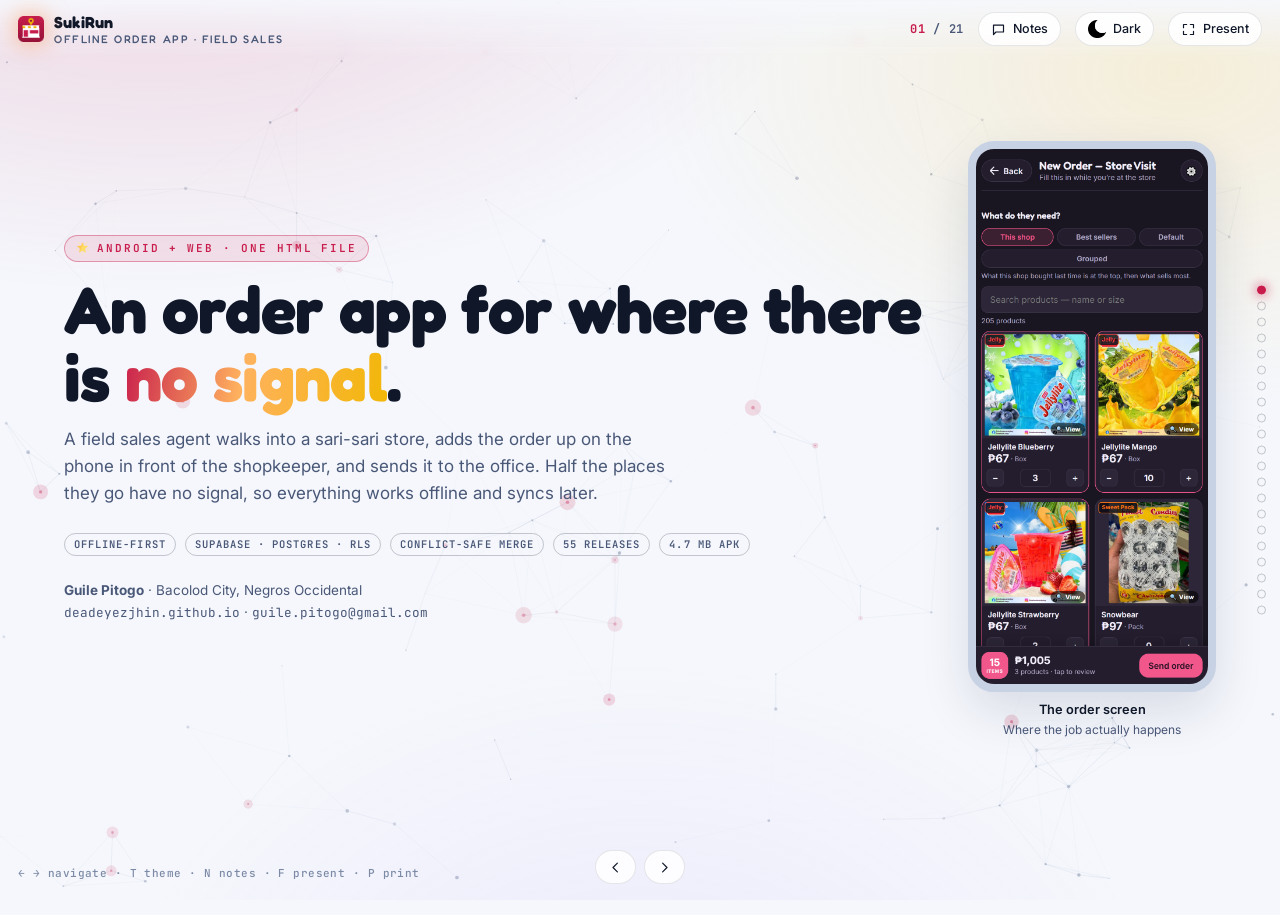
==== index.html @ 23a8e272 "SukiRun presentation — 21 slides, screenshots from the running app" ====
<!DOCTYPE html>
<html lang="en" data-theme="dark">
<head>
<meta charset="utf-8">
<meta name="viewport" content="width=device-width, initial-scale=1">
<title>SukiRun — an order app for where there is no signal</title>
<meta name="description" content="An offline-first order-taking app for field sales agents: one HTML file, five roles, Postgres row-level security, conflict-safe sync and a signed Android build. Portfolio presentation by Guile Pitogo.">
<link rel="icon" href="assets/suki-icon.png">
<link rel="preconnect" href="https://fonts.googleapis.com">
<link rel="preconnect" href="https://fonts.gstatic.com" crossorigin>
<link href="https://fonts.googleapis.com/css2?family=Inter:wght@300;400;500;600;700;800&family=Fredoka:wght@400;500;600;700&family=JetBrains+Mono:wght@400;600&display=swap" rel="stylesheet">
<link rel="stylesheet" href="deck.css?v=4">
</head>
<body>

<canvas id="stars"></canvas>
<div class="bg-wash"></div>
<div class="progress" id="prog"></div>

<header class="topbar">
  <div class="brand">
    <img src="assets/suki-icon.png" alt="">
    <div>SukiRun<small>Offline order app · field sales</small></div>
  </div>
  <div class="spacer"></div>
  <span class="counter" id="counter"><b>01</b> / 21</span>
  <button class="btn" id="notesBtn" title="Toggle speaker notes (N)">
    <svg viewBox="0 0 24 24"><path d="M4 5h16v11H8l-4 4z"/></svg><span>Notes</span>
  </button>
  <button class="btn" id="themeBtn" title="Toggle light / dark (T)">
    <img class="icn tint" id="themeIcon" src="assets/sun.png" alt=""><span id="themeLabel">Light</span>
  </button>
  <button class="btn" id="fsBtn" title="Fullscreen (F)">
    <svg viewBox="0 0 24 24"><path d="M4 9V4h5M20 9V4h-5M4 15v5h5M20 15v5h-5"/></svg><span>Present</span>
  </button>
</header>

<nav class="rail" id="rail"></nav>

<div class="navarrows">
  <button class="btn" id="prevBtn"><svg viewBox="0 0 24 24"><path d="M15 5l-7 7 7 7"/></svg></button>
  <button class="btn" id="nextBtn"><svg viewBox="0 0 24 24"><path d="M9 5l7 7-7 7"/></svg></button>
</div>
<div class="hint">← → navigate · T theme · N notes · F present · P print</div>

<main class="deck" id="deck">

<!-- ═══════════ 01 · COVER ═══════════ -->
<section class="slide" data-title="Cover">
  <div class="wrap appsplit">
    <div>
      <span class="eyebrow"><img class="icn tint" style="width:13px;height:13px" src="assets/star.png" alt="">Android + Web · one HTML file</span>
      <h1>An order app for where there is <span class="grad">no signal</span>.</h1>
      <p class="sub" style="max-width:56ch">A field sales agent walks into a sari-sari store, adds the order up on the phone in front of the shopkeeper, and sends it to the office. Half the places they go have no signal, so everything works offline and syncs later.</p>
      <div class="cover-badges">
        <span class="pill">Offline-first</span>
        <span class="pill">Supabase · Postgres · RLS</span>
        <span class="pill">Conflict-safe merge</span>
        <span class="pill">55 releases</span>
        <span class="pill">4.7 MB APK</span>
      </div>
      <p class="sub" style="margin-top:24px;font-size:13.5px">
        <b>Guile Pitogo</b> · Bacolod City, Negros Occidental<br>
        <span class="mono">deadeyezjhin.github.io</span> · <span class="mono">guile.pitogo@gmail.com</span>
      </p>
    </div>
    <div class="shot">
      <div class="frame todo" data-shot="cover.png">assets/screens/<br>cover.png</div>
      <div class="cap"><b>The order screen</b>Where the job actually happens</div>
    </div>
  </div>
  <div class="speaker"><b>Speaker</b>Open on the problem, not the stack. The app is a calculator you can hand to a shopkeeper — everything technical exists to keep that one moment honest.</div>
</section>

<!-- ═══════════ 02 · AGENDA ═══════════ -->
<section class="slide" data-title="Agenda">
  <div class="wrap">
    <span class="eyebrow">What this covers</span>
    <h2>Twenty-one slides, three questions</h2>
    <p class="sub">What the work looked like before · what the app does about it · what it took to build.</p>
    <div class="grid g3">
      <div class="card"><div class="cardhead"><img class="icn mono" src="assets/info.png" alt=""><h3>The problem</h3></div>
        <ul class="clean">
          <li>Orders read off a phone and retyped by hand</li>
          <li>No signal in half the shops</li>
          <li>The total worked out twice, by two people</li>
        </ul></div>
      <div class="card"><div class="cardhead"><img class="icn mono" src="assets/lightning.png" alt=""><h3>The app, screen by screen</h3></div>
        <ul class="clean">
          <li>Taking an order, start to finish</li>
          <li>The paste that goes in the group chat</li>
          <li>Shops, the map, the day, the office</li>
        </ul></div>
      <div class="card"><div class="cardhead"><img class="icn mono" src="assets/gear.png" alt=""><h3>The engineering</h3></div>
        <ul class="clean">
          <li>Offline-first sync and conflict merge</li>
          <li>Roles enforced in the database, not the screen</li>
          <li>One HTML file to a signed APK</li>
          <li>What I chose <b>not</b> to build</li>
        </ul></div>
    </div>
  </div>
</section>

<!-- ═══════════ 03 · THE PROBLEM ═══════════ -->
<section class="slide" data-title="The problem">
  <div class="wrap">
    <span class="eyebrow">Before</span>
    <h2>The order was typed out <span class="grad">three times</span></h2>
    <p class="sub">A distributor in Bacolod City. Field agents visit sari-sari stores and take orders for noodles and confectionery.</p>
    <div class="grid g3">
      <div class="card"><div class="cardhead"><img class="icn mono" src="assets/cross.png" alt=""><h3>In the shop</h3></div>
        <p class="sub" style="margin:0">Items written in a notebook, the total worked out on a phone calculator. If the shopkeeper changed their mind, the whole column was added up again.</p></div>
      <div class="card"><div class="cardhead"><img class="icn mono" src="assets/cross.png" alt=""><h3>In the group chat</h3></div>
        <p class="sub" style="margin:0">The same order typed into Messenger, numbered by hand — <span class="mono">1. …</span>, <span class="mono">2. …</span> — while standing in the street.</p></div>
      <div class="card"><div class="cardhead"><img class="icn mono" src="assets/cross.png" alt=""><h3>At the warehouse</h3></div>
        <p class="sub" style="margin:0">Read off Messenger and retyped again to be picked and packed. Three chances for a number to change on the way.</p></div>
    </div>
    <div class="note" style="margin-top:16px">
      <b>The lesson that generalises:</b> anything that makes somebody redo work by hand is worth killing. That is the whole brief.
    </div>
  </div>
  <div class="speaker"><b>Speaker</b>Do not oversell this. The app did not replace a system — there was no system. It replaced a notebook and a calculator.</div>
</section>

<!-- ═══════════ 04 · WHAT IT IS ═══════════ -->
<section class="slide" data-title="What it is">
  <div class="wrap appsplit">
    <div>
      <span class="eyebrow">Shape of the thing</span>
      <h2>One HTML file, two runtimes, five roles</h2>
      <div class="grid g2" style="margin-top:14px">
        <div class="card"><div class="cardhead"><img class="icn mono" src="assets/layer-up.png" alt=""><h3>One file, two runtimes</h3></div>
          <ul class="clean">
            <li>Markup, styles, logic and product photographs inlined into a single HTML document by a Python build script</li>
            <li>No framework, no bundler, no runtime dependency</li>
            <li><b>Android</b> — that file in a WebView wrapper, signed, 4.7 MB</li>
            <li><b>Browser</b> — the office opens the same build on a desktop</li>
          </ul></div>
        <div class="card"><div class="cardhead"><img class="icn mono" src="assets/crown.png" alt=""><h3>Five roles, one account</h3></div>
          <ul class="clean">
            <li>Field Agent — visits shops, takes orders</li>
            <li>Store owner — orders directly</li>
            <li>Admin / Secretary — reviews, calls, confirms</li>
            <li>Warehouse — products, prices, pictures</li>
            <li>Delivery — packs and delivers</li>
          </ul></div>
      </div>
    </div>
    <div class="shot">
      <div class="frame todo" data-shot="roles.png">assets/screens/<br>roles.png</div>
      <div class="cap"><b>The door</b>What the account is allowed to be</div>
    </div>
  </div>
</section>

<!-- ═══════════ 05 · PICK THE PRODUCTS ═══════════ -->
<section class="slide" data-title="Pick the products">
  <div class="wrap appsplit">
    <div>
      <span class="eyebrow">Step one</span>
      <h2>Pick the products</h2>
      <p class="sub" style="max-width:60ch">Two hundred products, a photograph on every card, and a running total that never leaves the bottom of the screen. The phone is often in the shopkeeper's hands, so the grid has to be readable by someone who has never seen the app.</p>
      <ul class="clean" style="margin-top:6px">
        <li><b>This shop</b> puts what they bought last time at the top — then <b>Best sellers</b>, <b>Grouped</b>, <b>Default</b>, and a search box.</li>
        <li>Type a quantity or tap <span class="mono">−</span> / <span class="mono">+</span>. A redraw never steals the keyboard mid-entry.</li>
        <li>The form is <b>blank every time</b>. Nothing carries over from the last shop, because a shopkeeper must never see another shop's order.</li>
        <li>A price the office changes while the form is open updates the card <b>and</b> says so at the top. Typed quantities survive.</li>
      </ul>
    </div>
    <div class="shot">
      <div class="frame todo" data-shot="order-form.png">assets/screens/<br>order-form.png</div>
      <div class="cap"><b>New Order — Store Visit</b>Photo grid, typed quantities</div>
    </div>
  </div>
  <div class="speaker"><b>Speaker</b>Anyone can add a cart to a page. The interesting work is what happens when the data moves while a stranger is holding the phone.</div>
</section>

<!-- ═══════════ 06 · THE BASKET ═══════════ -->
<section class="slide" data-title="The basket">
  <div class="wrap appsplit">
    <div>
      <span class="eyebrow">Step two</span>
      <h2>Check the basket</h2>
      <p class="sub" style="max-width:60ch">The running-total bar opens the basket. Every line is editable without leaving it, and each line carries its own unit.</p>
      <ul class="clean" style="margin-top:6px">
        <li><b>Sold as</b> — the same product by piece, pack, box or case. The unit and the price are frozen onto the line, so a price list rewritten next month cannot rewrite what a shopkeeper agreed to today.</li>
        <li>Quantities change in place; only the numbers refresh, so the list never jumps under a thumb.</li>
        <li>Three ways out: <b>Send order to office</b>, <b>Keep adding</b>, or <b>Copy order summary</b> — with the paste number beside it.</li>
      </ul>
    </div>
    <div class="shot">
      <div class="frame todo" data-shot="cart.png">assets/screens/<br>cart.png</div>
      <div class="cap"><b>Your order</b>Every line editable, each with its own unit</div>
    </div>
  </div>
</section>

<!-- ═══════════ 07 · SEND OR COPY ═══════════ -->
<section class="slide" data-title="Send or copy">
  <div class="wrap appsplit">
    <div>
      <span class="eyebrow">Step three</span>
      <h2>Send it, or copy it, or both</h2>
      <p class="sub" style="max-width:60ch">The summary, then the shop's details, then the way out. The order comes first and the paperwork comes after — the form used to open on five empty boxes, with the thing you are actually doing underneath them.</p>
      <ul class="clean" style="margin-top:6px">
        <li><b>Send order to office</b> writes it locally first and queues it. A dead zone never costs an order.</li>
        <li>Send with a detail missing and the form glides down and puts that box in the middle of the screen, instead of jumping.</li>
        <li><b>Nothing is silent.</b> Walk away half-done and an amber card follows you onto every screen, naming the shop, until you send it, clear it, or throw it away.</li>
      </ul>
    </div>
    <div class="shot">
      <div class="frame todo" data-shot="summary.png">assets/screens/<br>summary.png</div>
      <div class="cap"><b>Order summary</b>Then the shop details, then out</div>
    </div>
  </div>
</section>

<!-- ═══════════ 08 · THE PASTE ═══════════ -->
<section class="slide" data-title="The paste">
  <div class="wrap">
    <span class="eyebrow">The feature that gets used most</span>
    <h2>The paste <span class="grad">is</span> the product</h2>
    <p class="sub">What actually leaves the app is a Messenger message. Some agents never press Send at all — they add the order up, copy it, paste it in the group chat, and that was the visit. So the copied text is a designed artefact, not a debug dump.</p>
    <div class="grid g2">
      <div class="card">
        <div class="cardhead"><img class="icn mono" src="assets/star.png" alt=""><h3>What Copy summary produces</h3></div>
<pre class="mono" style="margin:0;font-size:12.4px;line-height:1.65;white-space:pre-wrap;color:var(--text)">3. Aling Nena Store
Contact: Nena Santos (09XX XXX XXXX)
Address: Purok 3, Barangay Alijis — beside the chapel

Misua 45g x3 Pack = ₱153
Taochiam 45g x3 Pack = ₱153
Molo Taochiam x10 Pack = ₱240
TOTAL: ₱546</pre>
      </div>
      <div class="card"><div class="cardhead"><img class="icn mono" src="assets/gear.png" alt=""><h3>Three decisions in that block</h3></div>
        <ul class="clean">
          <li><b>No map link.</b> A <span class="mono">maps.google.com</span> URL unfurls in Messenger into a preview card that buries the order it was attached to. Removed after watching it happen.</li>
          <li><b>The leading number.</b> The group chat numbers orders by hand; on a phone that means scrolling the message box back to the top after pasting. The app types it, with a <span class="mono">‹ 3 ›</span> stepper beside the button.</li>
          <li><b>One generator.</b> Every copy, share and report path runs through the same function, so two screens can never drift apart.</li>
        </ul></div>
    </div>
  </div>
  <div class="speaker"><b>Speaker</b>The number is stored on the phone only — never synced, never sent to the office. It is where this phone got to today, not a fact about the order.</div>
</section>

<!-- ═══════════ 09 · OFFLINE ═══════════ -->
<section class="slide" data-title="Offline-first">
  <div class="wrap">
    <span class="eyebrow">The hard part</span>
    <h2>Offline-first, not offline-tolerant</h2>
    <p class="sub">Every write lands on the phone first and is queued. The network is an optimisation, never a precondition.</p>
    <div class="grid g4">
      <div class="card tight"><div class="kpi acc">1</div><div class="lbl">Write hits local storage — the order exists</div></div>
      <div class="card tight"><div class="kpi acc">2</div><div class="lbl">Queued as dirty, with a badge saying what is waiting</div></div>
      <div class="card tight"><div class="kpi acc">3</div><div class="lbl">Signal returns → push over Supabase RPCs</div></div>
      <div class="card tight"><div class="kpi acc">4</div><div class="lbl">Pull merges what other phones did meanwhile</div></div>
    </div>
    <div class="grid g3" style="margin-top:14px">
      <div class="card"><div class="cardhead"><img class="icn mono" src="assets/padlock.png" alt=""><h3>What is stored where</h3></div>
        <ul class="clean">
          <li><b>localStorage</b> — orders, shops, prices, settings</li>
          <li><b>IndexedDB</b> — photographs and map tiles, because they would blow the 5 MB quota in a week</li>
          <li><b>Supabase Storage</b> — shop pictures that need to reach other phones</li>
        </ul></div>
      <div class="card"><div class="cardhead"><img class="icn mono" src="assets/stopwatch.png" alt=""><h3>What works with no signal</h3></div>
        <ul class="clean">
          <li>The whole catalogue, with photographs</li>
          <li>Taking, editing and copying an order</li>
          <li>The map, from cached tiles</li>
          <li>Nearest shops, from GPS alone</li>
        </ul></div>
      <div class="card"><div class="cardhead"><img class="icn mono" src="assets/warning.png" alt=""><h3>The honest counter</h3></div>
        <p class="sub" style="margin:0">"Waiting to send" counts what is <b>genuinely unsent from this phone</b> — not the queue length. A shop pulled down from the office was being re-queued to push straight back, and the badge read "40 waiting" on a phone with nothing of its own to send.</p></div>
    </div>
  </div>
</section>

<!-- ═══════════ 10 · MERGE ═══════════ -->
<section class="slide" data-title="Merge, not overwrite">
  <div class="wrap">
    <span class="eyebrow">Two phones, one row</span>
    <h2>Per-row merge, not last-write-wins</h2>
    <p class="sub">Four people, four phones, everyone offline at different times. Last-write-wins silently destroys a colleague's work, and nobody finds out until a delivery goes to the wrong address.</p>
    <div class="grid g3">
      <div class="card"><div class="cardhead"><img class="icn mono" src="assets/multi-star.png" alt=""><h3>Field-level rules</h3></div>
        <p class="sub" style="margin:0">A merge decides per field, not per row. The office wins on names, pins and shop details; the phone wins on what it typed. Payments are merged server-side, so two phones recording against one order cannot lose one.</p></div>
      <div class="card"><div class="cardhead"><img class="icn mono" src="assets/encrypted.png" alt=""><h3>Tombstones</h3></div>
        <p class="sub" style="margin:0">A deleted order, shop or product leaves a marker so the deletion actually propagates. A tombstone for something a phone has never seen is still remembered — otherwise the row arrives later and comes back from the dead.</p></div>
      <div class="card"><div class="cardhead"><img class="icn mono" src="assets/defence.png" alt=""><h3>A versioned repair</h3></div>
        <p class="sub" style="margin:0">The merge rules carry a <span class="mono">REPAIR_ID</span>. Change them in a way that could have dropped data and the id is bumped, so a phone that already lost rows re-asks the office <b>once</b> — instead of never asking again.</p></div>
    </div>
    <div class="note" style="margin-top:16px">
      <b>Why it is written down:</b> these people know each other socially. Deleting a friend's real work is worse than a bug.
    </div>
  </div>
  <div class="speaker"><b>Speaker</b>If a recruiter asks one technical question about this project, it will be this slide. Be ready to talk through a concrete conflict.</div>
</section>

<!-- ═══════════ 11 · ROLES AND ACCESS ═══════════ -->
<section class="slide" data-title="Roles and access">
  <div class="wrap appsplit">
    <div>
      <span class="eyebrow">Access</span>
      <h2>Enforced in the database, not the screen</h2>
      <p class="sub" style="max-width:60ch">Every staff phone holds a copy of the company's orders and shops. Hiding a card is not security, so the rules live in Postgres.</p>
      <div class="grid g2" style="margin-top:12px">
        <div class="card"><div class="cardhead"><img class="icn mono" src="assets/padlock.png" alt=""><h3>How</h3></div>
          <ul class="clean">
            <li>Row-level security on <b>all eight tables</b></li>
            <li>Every write goes through a <span class="mono">security definer</span> function — 29 of them; no table is writable directly</li>
            <li>An optional 4-digit PIN on the Admin door</li>
            <li>An on/off switch per person, so a lost phone stops reaching the shared list</li>
          </ul></div>
        <div class="card"><div class="cardhead"><img class="icn mono" src="assets/info.png" alt=""><h3>Who sees what</h3></div>
          <ul class="clean">
            <li><b>Agent</b> — their own orders and their own book of shops</li>
            <li><b>Store owner</b> — their own orders, nothing else</li>
            <li><b>Warehouse</b> — prices, pictures, groups. No Admin.</li>
            <li><b>Admin</b> — everything, including roles</li>
          </ul></div>
      </div>
    </div>
    <div class="shot">
      <div class="frame todo" data-shot="settings.png">assets/screens/<br>settings.png</div>
      <div class="cap"><b>Settings</b>The shared list, the account, the PIN</div>
    </div>
  </div>
</section>

<!-- ═══════════ 12 · THE CATALOGUE ═══════════ -->
<section class="slide" data-title="The catalogue">
  <div class="wrap">
    <span class="eyebrow">Products</span>
    <h2>Two hundred products, and the price you agreed</h2>
    <div class="grid g3">
      <div class="card tight"><div class="kpi acc">200+</div><div class="lbl">Products in the live catalogue</div></div>
      <div class="card tight"><div class="kpi acc">76</div><div class="lbl">With photographs, inside the APK</div></div>
      <div class="card tight"><div class="kpi acc">4</div><div class="lbl">Ways to sell one product: piece · pack · box · case</div></div>
    </div>
    <div class="grid g2" style="margin-top:14px">
      <div class="card"><div class="cardhead"><img class="icn mono" src="assets/fire.png" alt=""><h3>The price is frozen onto the line</h3></div>
        <p class="sub" style="margin:0">The unit and the price travel with the order line, not with the product. The office can rewrite the price list next month and it cannot rewrite what a shopkeeper agreed to today. That is one line of thought and about forty of code, and it is the difference between a catalogue and a record.</p></div>
      <div class="card"><div class="cardhead"><img class="icn mono" src="assets/layer-up.png" alt=""><h3>Keeping it true</h3></div>
        <ul class="clean">
          <li>Prices published from the office and pulled by every phone</li>
          <li>Groups and folders, hidden products, delete and bring back</li>
          <li>A hidden or deleted product already on an unsent order stays, and is marked</li>
          <li>Removals travel to other phones as tombstones</li>
        </ul></div>
    </div>
  </div>
</section>

<!-- ═══════════ 13 · SHOPS ═══════════ -->
<section class="slide" data-title="Shops and visits">
  <div class="wrap appsplit">
    <div>
      <span class="eyebrow">The round</span>
      <h2>Who has gone quiet</h2>
      <p class="sub" style="max-width:60ch">Every shop carries its owner, contact, address, landmark, GPS pin, photograph, order history and running balance. Added on one phone, visible on all of them.</p>
      <ul class="clean" style="margin-top:6px">
        <li><b>Due for a visit</b> — a shop nobody has ordered from, or marked visited, in N days. The threshold is the agent's to set.</li>
        <li>A blue strip for the agent, a count for the office. The reminder belongs to whoever does the walking.</li>
        <li><b>I already visited</b> closes the loop without needing an order — a visit that sold nothing is still a visit.</li>
        <li>Sort A–Z or by <b>Nearest</b>, which works from GPS alone with no signal at all.</li>
      </ul>
    </div>
    <div class="shot">
      <div class="frame todo" data-shot="stores.png">assets/screens/<br>stores.png</div>
      <div class="cap"><b>Stores</b>The round, and who is overdue</div>
    </div>
  </div>
</section>

<!-- ═══════════ 14 · THE MAP ═══════════ -->
<section class="slide" data-title="The map">
  <div class="wrap appsplit">
    <div>
      <span class="eyebrow">Offline</span>
      <h2>A map that still draws with no signal</h2>
      <p class="sub" style="max-width:60ch">MapLibre GL over OpenFreeMap tiles, with the tiles cached into IndexedDB as they are fetched. Once an area has been seen, it keeps working in the dead zones.</p>
      <ul class="clean" style="margin-top:6px">
        <li>Pin a shop from the Stores tab or while taking the order; correct the pin later.</li>
        <li>Overdue shops carry a different pin, so the round can be planned by looking.</li>
        <li>No map link ever goes into the copied order — in Messenger it unfurls into a card that buries the order.</li>
        <li>Nearest-shops is computed from raw GPS, so it answers even when nothing will load.</li>
      </ul>
    </div>
    <div class="shot">
      <div class="frame todo" data-shot="map.png">assets/screens/<br>map.png</div>
      <div class="cap"><b>Stores map</b>Cached tiles, pinned shops</div>
    </div>
  </div>
</section>

<!-- ═══════════ 15 · THE DAY ═══════════ -->
<section class="slide" data-title="The day">
  <div class="wrap appsplit">
    <div>
      <span class="eyebrow">My profile</span>
      <h2>What the day came to</h2>
      <p class="sub" style="max-width:60ch">The count, the money, the month against the target. This is the screen an agent actually checks — and the one that decided several features would never be built.</p>
      <ul class="clean" style="margin-top:6px">
        <li><b>Only orders that were sent count</b>, and the screen says so. A copied-but-unsent order was the visit, but it was not a sale.</li>
        <li>The monthly target is set by the office in Admin → Team, and shown as progress, not as a scolding.</li>
        <li>A one-line strip of the same figures sits halfway down the order form, so the day is visible without leaving the shop.</li>
      </ul>
    </div>
    <div class="shot">
      <div class="frame todo" data-shot="profile.png">assets/screens/<br>profile.png</div>
      <div class="cap"><b>My profile</b>Today, this month, the target</div>
    </div>
  </div>
</section>

<!-- ═══════════ 16 · THE OFFICE ═══════════ -->
<section class="slide" data-title="The office">
  <div class="wrap appsplit wide">
    <div>
      <span class="eyebrow">The other end, on a desktop</span>
      <h2>The office, the warehouse and the van</h2>
      <p class="sub" style="max-width:58ch">The same build, opened in a browser instead of wrapped in an APK. The office IS the warehouse here — Mark as Packed and Mark as Delivered sit on this screen as well as on the delivery phone, through one shared code path.</p>
      <div class="card" style="margin-top:12px"><div class="cardhead"><img class="icn mono" src="assets/gear.png" alt=""><h3>The list</h3></div>
        <p class="sub" style="margin:0">Search, date window, sort and whose-orders — applied <b>before</b> the four figures at the top, so they always describe what is on screen. Status ladder Sent → Confirmed → Packed → Delivered.</p></div>
      <div class="card" style="margin-top:10px"><div class="cardhead"><img class="icn mono" src="assets/defence.png" alt=""><h3>Undo is not cancel</h3></div>
        <p class="sub" style="margin:0">Taking a status back reads the step to return to out of the recorded stamps — not a fixed ladder — and writes itself into the timeline. Nothing rolls back silently.</p></div>
      <div class="card" style="margin-top:10px"><div class="cardhead"><img class="icn mono" src="assets/check.png" alt=""><h3>What changed, not who</h3></div>
        <p class="sub" style="margin:0">Editing an order records <b>what</b> changed. "Somebody edited this" is the least useful half of the answer when the office is about to ring the number on it.</p></div>
    </div>
    <div class="shot wide">
      <div class="frame todo" data-shot="admin-orders.png">assets/screens/<br>admin-orders.png</div>
      <div class="cap"><b>Admin → Orders</b>The office screen, on a desktop</div>
    </div>
  </div>
</section>

<!-- ═══════════ 17 · SHIPPING ═══════════ -->
<section class="slide" data-title="Shipping it">
  <div class="wrap">
    <span class="eyebrow">From source to a phone in a shop</span>
    <h2>Shipping it</h2>
    <div class="grid g4">
      <div class="card tight"><div class="kpi acc">1</div><div class="lbl"><span class="mono">build.py</span> inlines styles, logic and photographs into one HTML file</div></div>
      <div class="card tight"><div class="kpi acc">2</div><div class="lbl"><span class="mono">build_apk.py</span> compiles, dexes, aligns and signs the APK</div></div>
      <div class="card tight"><div class="kpi acc">3</div><div class="lbl"><span class="mono">release.py</span> writes <span class="mono">update.json</span> with the version, size and SHA-256</div></div>
      <div class="card tight"><div class="kpi acc">4</div><div class="lbl">Published to GitHub Releases — the address every phone checks</div></div>
    </div>
    <div class="grid g2" style="margin-top:14px">
      <div class="card"><div class="cardhead"><img class="icn mono" src="assets/badge.png" alt=""><h3>How a phone updates itself</h3></div>
        <p class="sub" style="margin:0">The app reads <span class="mono">update.json</span> from <span class="mono">/releases/latest/download/</span>, compares the version code against its own and offers the download. That URL is baked into the APK once and never changes, because GitHub keeps <span class="mono">latest</span> pointing at the newest release forever.</p></div>
      <div class="card"><div class="cardhead"><img class="icn mono" src="assets/warning.png" alt=""><h3>The rule that had to be learned</h3></div>
        <p class="sub" style="margin:0"><span class="mono">update.json</span> carries one release's notes. A phone that skipped the version before this one is told nothing about it — so when the previous release may not be installed yet, its notes are merged in before uploading. Missed three times before it was written down.</p></div>
    </div>
  </div>
</section>

<!-- ═══════════ 18 · NOT BUILT ═══════════ -->
<section class="slide" data-title="What I did not build">
  <div class="wrap">
    <span class="eyebrow">The slide I am proudest of</span>
    <h2>What I chose <span class="grad">not</span> to build</h2>
    <p class="sub">Every one of these was asked for, or was obviously next. Each was measured against the real data first, and each would have drawn an empty screen.</p>
    <div class="grid g3">
      <div class="card"><div class="cardhead"><img class="icn mono" src="assets/cross.png" alt=""><h3>Killed by the numbers</h3></div>
        <ul class="clean">
          <li>The delivery map</li>
          <li>Money owed, as a screen of its own</li>
          <li>Anything after "packed"</li>
          <li>Reports for the boss</li>
          <li>Undo sending an order</li>
          <li>Discounts and free items</li>
        </ul></div>
      <div class="card"><div class="cardhead"><img class="icn mono" src="assets/info.png" alt=""><h3>Parked with a reason</h3></div>
        <p class="sub" style="margin:0 0 8px"><b>Push notifications.</b> They need Firebase Cloud Messaging plus something server-side to send them. The wrapper has no Firebase and the app has no realtime — measured, not guessed. A phase of its own.</p>
        <p class="sub" style="margin:0">What ships instead: the app checks on open and puts a count on the tab. "3 new."</p></div>
      <div class="card"><div class="cardhead"><img class="icn mono" src="assets/crown.png" alt=""><h3>Why this matters</h3></div>
        <p class="sub" style="margin:0">Four people use this app. A feature that only pays off once everybody is on it does not pay off. Each parked idea is recorded with <b>the number that parked it</b> — not with a shrug — so the argument does not have to be had twice.</p></div>
    </div>
  </div>
  <div class="speaker"><b>Speaker</b>This is the answer to "how do you decide what to build?" — measure first, and write the number down next to the decision.</div>
</section>

<!-- ═══════════ 19 · NUMBERS ═══════════ -->
<section class="slide" data-title="By the numbers">
  <div class="wrap">
    <span class="eyebrow">Measured, not remembered</span>
    <h2>By the numbers</h2>
    <div class="grid g4">
      <div class="card tight"><div class="kpi acc">13,500</div><div class="lbl">Lines of JavaScript · 513 functions</div></div>
      <div class="card tight"><div class="kpi acc">3,900</div><div class="lbl">Lines of PostgreSQL across 24 migrations</div></div>
      <div class="card tight"><div class="kpi acc">8 / 29</div><div class="lbl">Tables and functions · RLS on every table</div></div>
      <div class="card tight"><div class="kpi acc">55</div><div class="lbl">Releases, each one installed by hand</div></div>
    </div>
    <div class="grid g4" style="margin-top:14px">
      <div class="card tight"><div class="kpi">4.7 MB</div><div class="lbl">Signed APK, photographs included</div></div>
      <div class="card tight"><div class="kpi">200+</div><div class="lbl">Products in the catalogue</div></div>
      <div class="card tight"><div class="kpi">0</div><div class="lbl">Frameworks · 0 build step for the app itself</div></div>
      <div class="card tight"><div class="kpi">₱0</div><div class="lbl">Running cost — free tiers throughout</div></div>
    </div>
  </div>
</section>

<!-- ═══════════ 20 · STACK ═══════════ -->
<section class="slide" data-title="Stack">
  <div class="wrap">
    <span class="eyebrow">What it is made of</span>
    <h2>Stack</h2>
    <div class="grid g3">
      <div class="card"><div class="cardhead"><img class="icn mono" src="assets/layer-up.png" alt=""><h3>Front end</h3></div>
        <ul class="clean">
          <li>Vanilla JavaScript — no framework, no bundler</li>
          <li>CSS custom properties, light and dark</li>
          <li>IndexedDB for photographs and map tiles</li>
          <li>MapLibre GL · OpenFreeMap</li>
        </ul></div>
      <div class="card"><div class="cardhead"><img class="icn mono" src="assets/encrypted.png" alt=""><h3>Back end</h3></div>
        <ul class="clean">
          <li>Supabase — Postgres, Auth, Storage</li>
          <li>Row-level security on every table</li>
          <li>29 <span class="mono">security definer</span> functions</li>
          <li>24 hand-written SQL migrations</li>
        </ul></div>
      <div class="card"><div class="cardhead"><img class="icn mono" src="assets/gear.png" alt=""><h3>Build and ship</h3></div>
        <ul class="clean">
          <li>Python build, catalogue and release tooling</li>
          <li>Android WebView wrapper · <span class="mono">aapt2</span> · <span class="mono">d8</span> · <span class="mono">apksigner</span></li>
          <li>Git · GitHub Releases as the update channel</li>
        </ul></div>
    </div>
  </div>
</section>

<!-- ═══════════ 21 · THANK YOU ═══════════ -->
<section class="slide" data-title="Thank you">
  <div class="wrap" style="display:flex;flex-direction:column;justify-content:center;min-height:calc(100vh - 170px)">
    <span class="eyebrow"><img class="icn tint" style="width:13px;height:13px" src="assets/star.png" alt="">SukiRun</span>
    <h1>Built for four people, <span class="grad">properly</span>.</h1>
    <p class="sub" style="max-width:62ch">No framework, no server, no signal required. The interesting constraints were not technical — they were a phone in a stranger's hand and four colleagues who know each other.</p>
    <div class="grid g3" style="margin-top:22px">
      <div class="card"><div class="cardhead"><h3>Guile Pitogo</h3></div>
        <ul class="clean">
          <li>Bacolod City, Negros Occidental</li>
          <li><span class="mono">guile.pitogo@gmail.com</span></li>
          <li><span class="mono">0968 766 7688</span></li>
        </ul></div>
      <div class="card"><div class="cardhead"><h3>More work</h3></div>
        <ul class="clean">
          <li><span class="mono">deadeyezjhin.github.io</span></li>
          <li>Kokoro SRT Studio — browser TTS with word-level captions</li>
          <li>Shindo Thumbnail Maker</li>
        </ul></div>
      <div class="card"><div class="cardhead"><h3>Also</h3></div>
        <ul class="clean">
          <li>Two independent networks, designed and remotely run</li>
          <li>pfSense · OpenWrt · VLANs · FQ-CoDel</li>
          <li>YouTube — 15,000+ subscribers</li>
        </ul></div>
    </div>
    <p class="sub" style="margin-top:18px;font-size:12.5px;color:var(--dim)">
      Screenshots use invented shops and orders. No real customer, shop or total appears in this deck.
    </p>
  </div>
</section>

</main>

<script src="deck.js?v=4"></script>
</body>
</html>
---- deck.css ----
/* ============================================================
   THEME TOKENS
   ============================================================ */
:root{
  --accent:#FF4D7E;          /* SukiRun rose, lifted for the dark theme */
  --accent-2:#F2B705;        /* the app's gold */
  --good:#34D399;
  --bad:#F87171;
  --warn:#FBBF24;
  --violet:#A78BFA;
  --radius:16px;
  --mono:'JetBrains Mono',ui-monospace,SFMono-Regular,Menlo,Consolas,monospace;
  --sans:'Inter',system-ui,-apple-system,'Segoe UI',Roboto,sans-serif;
  --display:'Fredoka','Inter',system-ui,sans-serif;   /* the app's own display face */
}
:root[data-theme="dark"]{
  --bg:#05070f;
  --bg-2:#0a0f1e;
  --panel:rgba(18,24,42,.72);
  --panel-solid:#121828;
  --panel-2:rgba(255,255,255,.04);
  --stroke:rgba(255,255,255,.10);
  --stroke-strong:rgba(255,255,255,.20);
  --text:#E8EEFF;
  --muted:#93A1BF;
  --dim:#5F6E8C;
  --node:#131A2C;
  --node-line:#2A3652;
  --star:#DEE5F3;
  --shadow:0 24px 60px rgba(0,0,0,.55);
  --glow:0 0 0 1px rgba(255,77,126,.25), 0 12px 40px rgba(255,77,126,.10);
}
:root[data-theme="light"]{
  --bg:#F5F7FC;
  --bg-2:#EAEFF9;
  --panel:rgba(255,255,255,.86);
  --panel-solid:#ffffff;
  --panel-2:rgba(15,23,42,.03);
  --stroke:rgba(15,23,42,.10);
  --stroke-strong:rgba(15,23,42,.22);
  --text:#0F1729;
  --muted:#4A5878;
  --dim:#7C8AA6;
  --node:#FFFFFF;
  --node-line:#C7D2E5;
  --star:#5B6B8C;
  --shadow:0 20px 50px rgba(20,32,64,.12);
  --glow:0 0 0 1px rgba(200,29,76,.20), 0 12px 36px rgba(200,29,76,.10);
  --accent:#C81D4C;          /* the app's --primary, exactly */
}
*{box-sizing:border-box}
html,body{height:100%}
body{
  margin:0;background:var(--bg);color:var(--text);font-family:var(--sans);
  overflow:hidden;-webkit-font-smoothing:antialiased;
  transition:background .35s ease,color .35s ease;
}
#stars{position:fixed;inset:0;z-index:0;pointer-events:none}
.bg-wash{
  position:fixed;inset:0;z-index:0;pointer-events:none;
  background:
    radial-gradient(1100px 620px at 12% -10%, color-mix(in srgb,var(--accent) 16%, transparent), transparent 62%),
    radial-gradient(900px 560px at 92% 8%, color-mix(in srgb,var(--accent-2) 14%, transparent), transparent 60%),
    radial-gradient(900px 700px at 50% 120%, color-mix(in srgb,var(--violet) 12%, transparent), transparent 60%);
}

/* ============================================================
   CHROME
   ============================================================ */
.topbar{
  position:fixed;top:0;left:0;right:0;height:58px;z-index:40;
  display:flex;align-items:center;gap:14px;padding:0 18px;
  background:linear-gradient(to bottom,color-mix(in srgb,var(--bg) 92%,transparent),transparent);
  backdrop-filter:blur(6px);
}
.brand{display:flex;align-items:center;gap:10px;font-weight:700;letter-spacing:.2px}
.brand img{width:26px;height:26px;filter:drop-shadow(0 0 12px rgba(255,122,24,.55))}
.brand small{display:block;font-weight:500;font-size:11px;color:var(--muted);letter-spacing:.14em;text-transform:uppercase}
.spacer{flex:1}
.btn{
  display:inline-flex;align-items:center;gap:7px;height:34px;padding:0 12px;
  border:1px solid var(--stroke);border-radius:999px;background:var(--panel);
  color:var(--text);font:500 12.5px/1 var(--sans);cursor:pointer;
  backdrop-filter:blur(10px);transition:.18s;white-space:nowrap;
}
.btn:hover{border-color:var(--accent);color:var(--accent);transform:translateY(-1px)}
.btn svg{width:15px;height:15px;fill:none;stroke:currentColor;stroke-width:1.9;stroke-linecap:round;stroke-linejoin:round}
.counter{font:600 12px/1 var(--mono);color:var(--muted);letter-spacing:.06em}
.counter b{color:var(--accent)}

.progress{position:fixed;top:0;left:0;height:2px;background:linear-gradient(90deg,var(--accent),var(--accent-2));z-index:60;width:0;transition:width .35s cubic-bezier(.2,.9,.2,1)}

/* dot rail */
.rail{position:fixed;right:14px;top:50%;transform:translateY(-50%);z-index:40;display:flex;flex-direction:column;gap:7px}
.rail button{
  width:9px;height:9px;border-radius:50%;border:1px solid var(--stroke-strong);
  background:transparent;cursor:pointer;padding:0;transition:.2s;position:relative;
}
.rail button:hover{border-color:var(--accent);transform:scale(1.35)}
.rail button.on{background:var(--accent);border-color:var(--accent);box-shadow:0 0 12px var(--accent)}
.rail button::after{
  content:attr(data-t);position:absolute;right:18px;top:50%;transform:translateY(-50%) translateX(6px);
  background:var(--panel-solid);border:1px solid var(--stroke);color:var(--text);
  padding:4px 9px;border-radius:8px;font:500 11px var(--sans);white-space:nowrap;opacity:0;pointer-events:none;transition:.18s;
  box-shadow:var(--shadow);
}
.rail button:hover::after{opacity:1;transform:translateY(-50%) translateX(0)}

.navarrows{position:fixed;bottom:16px;left:50%;transform:translateX(-50%);z-index:40;display:flex;gap:8px;align-items:center}
.hint{position:fixed;bottom:20px;left:18px;z-index:40;font:500 11px var(--mono);color:var(--dim);letter-spacing:.04em}

/* ============================================================
   SLIDES
   ============================================================ */
.deck{position:relative;z-index:10;height:100%}
.slide{
  position:absolute;inset:0;padding:74px 5vw 66px;overflow-y:auto;overflow-x:hidden;
  opacity:0;visibility:hidden;transform:translateY(22px) scale(.985);
  transition:opacity .42s ease,transform .42s cubic-bezier(.2,.9,.2,1),visibility .42s;
  scrollbar-width:thin;scrollbar-color:var(--stroke-strong) transparent;
}
.slide::-webkit-scrollbar{width:8px}
.slide::-webkit-scrollbar-thumb{background:var(--stroke-strong);border-radius:9px}
.slide.on{opacity:1;visibility:visible;transform:none}
.wrap{max-width:1280px;margin:0 auto}
.eyebrow{
  display:inline-flex;align-items:center;gap:8px;font:600 11px/1 var(--mono);
  letter-spacing:.18em;text-transform:uppercase;color:var(--accent);
  border:1px solid color-mix(in srgb,var(--accent) 40%,transparent);
  background:color-mix(in srgb,var(--accent) 10%,transparent);
  padding:6px 11px;border-radius:999px;margin-bottom:14px;
}
h1{font-size:clamp(34px,5.4vw,66px);line-height:1.03;margin:0 0 14px;font-weight:800;letter-spacing:-.025em}
h2{font-size:clamp(24px,3.1vw,40px);line-height:1.1;margin:0 0 8px;font-weight:750;letter-spacing:-.02em}
h3{font-size:15.5px;margin:0 0 8px;font-weight:700;letter-spacing:-.01em}
.sub{color:var(--muted);font-size:clamp(13.5px,1.35vw,17px);line-height:1.6;max-width:78ch;margin:0 0 22px}
.grad{background:linear-gradient(100deg,var(--accent),#FFB25E 45%,var(--accent-2));-webkit-background-clip:text;background-clip:text;color:transparent}

.card{
  background:var(--panel);border:1px solid var(--stroke);border-radius:var(--radius);
  padding:16px 18px;backdrop-filter:blur(14px);box-shadow:var(--shadow);
}
.card.tight{padding:13px 14px}
.grid{display:grid;gap:14px}
.g2{grid-template-columns:repeat(2,minmax(0,1fr))}
.g3{grid-template-columns:repeat(3,minmax(0,1fr))}
.g4{grid-template-columns:repeat(4,minmax(0,1fr))}
@media(max-width:1000px){.g3,.g4{grid-template-columns:repeat(2,minmax(0,1fr))}}
@media(max-width:680px){.g2,.g3,.g4{grid-template-columns:1fr}}

.kpi{font:800 clamp(24px,3.4vw,40px)/1 var(--sans);letter-spacing:-.03em}
.kpi.good{color:var(--good)} .kpi.bad{color:var(--bad)} .kpi.acc{color:var(--accent)}
.lbl{font:600 10.5px/1.3 var(--mono);letter-spacing:.14em;text-transform:uppercase;color:var(--dim);margin-top:7px}

ul.clean{margin:0;padding:0;list-style:none}
ul.clean li{position:relative;padding-left:20px;margin:7px 0;font-size:13.6px;line-height:1.55;color:var(--muted)}
ul.clean li::before{content:"";position:absolute;left:3px;top:8px;width:6px;height:6px;border-radius:2px;background:var(--accent);transform:rotate(45deg)}
ul.clean li b,ul.clean li strong{color:var(--text);font-weight:650}
ul.yes li::before{background:var(--good)}
ul.no  li::before{background:var(--bad)}
ul.warn li::before{background:var(--warn)}

.pill{display:inline-flex;align-items:center;gap:6px;font:600 10.5px/1 var(--mono);letter-spacing:.1em;text-transform:uppercase;padding:5px 9px;border-radius:999px;border:1px solid var(--stroke-strong);color:var(--muted)}
.pill.good{color:var(--good);border-color:color-mix(in srgb,var(--good) 45%,transparent);background:color-mix(in srgb,var(--good) 10%,transparent)}
.pill.bad{color:var(--bad);border-color:color-mix(in srgb,var(--bad) 45%,transparent);background:color-mix(in srgb,var(--bad) 10%,transparent)}
.pill.warn{color:var(--warn);border-color:color-mix(in srgb,var(--warn) 45%,transparent);background:color-mix(in srgb,var(--warn) 10%,transparent)}
.pill.acc{color:var(--accent);border-color:color-mix(in srgb,var(--accent) 45%,transparent);background:color-mix(in srgb,var(--accent) 10%,transparent)}

.icn{width:18px;height:18px;object-fit:contain;flex:0 0 auto}
:root[data-theme="dark"] .icn.mono{filter:brightness(0) invert(1) opacity(.86)}
:root[data-theme="light"] .icn.mono{filter:brightness(0) opacity(.72)}
.icn.tint{filter:none}
.cardhead{display:flex;align-items:center;gap:9px;margin-bottom:10px}
.cardhead h3{margin:0}

table{width:100%;border-collapse:collapse;font-size:12.8px}
th,td{text-align:left;padding:9px 11px;border-bottom:1px solid var(--stroke)}
th{font:600 10.5px/1 var(--mono);letter-spacing:.13em;text-transform:uppercase;color:var(--dim);white-space:nowrap}
td{color:var(--muted)}
td b{color:var(--text)}
tbody tr:hover{background:var(--panel-2)}
code,.mono{font-family:var(--mono);font-size:.94em}
.ip{color:var(--accent-2);font-family:var(--mono);font-weight:600}
.tag{font-family:var(--mono);font-weight:600;color:var(--accent)}

.diagram{width:100%;overflow-x:auto}
.diagram svg{display:block;width:100%;height:auto;min-width:560px}

.note{
  margin-top:14px;border-left:3px solid var(--accent);background:var(--panel-2);
  padding:11px 14px;border-radius:0 12px 12px 0;font-size:13px;color:var(--muted);line-height:1.6;
}
.note b{color:var(--text)}
.note.bad{border-left-color:var(--bad)}
.note.good{border-left-color:var(--good)}

.split{display:grid;grid-template-columns:1fr 1fr;gap:16px}
@media(max-width:900px){.split{grid-template-columns:1fr}}
.vs{
  display:flex;align-items:center;justify-content:center;font:800 12px var(--mono);
  letter-spacing:.2em;color:var(--dim);
}

/* simulator */
.simwrap{display:grid;grid-template-columns:1fr 1fr;gap:14px}
@media(max-width:900px){.simwrap{grid-template-columns:1fr}}
.simcard{border-radius:var(--radius);border:1px solid var(--stroke);background:var(--panel);padding:14px;backdrop-filter:blur(14px)}
.simcard.on-bad{border-color:color-mix(in srgb,var(--bad) 38%,transparent)}
.simcard.on-good{border-color:color-mix(in srgb,var(--good) 38%,transparent)}
.simcard canvas{width:100%;height:190px;display:block;border-radius:10px;background:var(--panel-2)}
.readout{display:flex;gap:18px;flex-wrap:wrap;margin-top:10px}
.readout div{min-width:88px}
.readout .v{font:800 22px/1 var(--mono);letter-spacing:-.02em}
.readout .k{font:600 10px/1 var(--mono);letter-spacing:.13em;text-transform:uppercase;color:var(--dim);margin-top:6px}

.legend{display:flex;gap:14px;flex-wrap:wrap;font:500 11.5px var(--sans);color:var(--muted);margin-top:8px}
.legend i{width:11px;height:11px;border-radius:3px;display:inline-block;margin-right:6px;vertical-align:-1px}

.cover-badges{display:flex;gap:9px;flex-wrap:wrap;margin-top:26px}
.cover-art{position:relative}
.orbit{
  width:min(360px,34vw);aspect-ratio:1;border-radius:50%;position:relative;margin-inline:auto;
  background:radial-gradient(circle at 50% 50%, color-mix(in srgb,var(--accent) 22%,transparent), transparent 62%);
}
.orbit .ring{position:absolute;inset:0;border:1px dashed var(--stroke-strong);border-radius:50%;animation:spin 34s linear infinite}
.orbit .ring:nth-child(2){inset:13%;animation-duration:24s;animation-direction:reverse}
.orbit .ring:nth-child(3){inset:27%;animation-duration:17s}
.orbit img.core{position:absolute;inset:0;margin:auto;width:34%;filter:drop-shadow(0 0 26px rgba(255,122,24,.6))}
.orbit .dot{position:absolute;top:-5px;left:calc(50% - 5px);width:10px;height:10px;border-radius:50%;background:var(--accent);box-shadow:0 0 16px var(--accent)}
@keyframes spin{to{transform:rotate(360deg)}}

.speaker{margin-top:16px;display:none;border:1px dashed var(--stroke-strong);border-radius:12px;padding:11px 14px;font-size:12.6px;color:var(--muted);line-height:1.6;background:var(--panel-2)}
body.notes .speaker{display:block}
.speaker b{color:var(--accent);font:600 10.5px var(--mono);letter-spacing:.14em;text-transform:uppercase;display:block;margin-bottom:5px}

.tl{position:relative;padding-left:26px}
.tl::before{content:"";position:absolute;left:7px;top:6px;bottom:6px;width:2px;background:linear-gradient(var(--accent),var(--accent-2))}
.tl .step{position:relative;margin:0 0 16px}
.tl .step::before{content:"";position:absolute;left:-23px;top:5px;width:12px;height:12px;border-radius:50%;background:var(--bg);border:2px solid var(--accent)}
.tl .step h3{margin-bottom:3px}
.tl .step p{margin:0;font-size:13.2px;color:var(--muted);line-height:1.55}

/* ============================================================
   PRINT  →  Ctrl+P gives a full PDF handout
   ============================================================ */
@media print{
  body{overflow:visible;background:#fff;color:#111}
  #stars,.bg-wash,.topbar,.rail,.navarrows,.hint,.progress{display:none!important}
  .deck{height:auto}
  .slide{position:static;opacity:1!important;visibility:visible!important;transform:none!important;
    page-break-after:always;break-after:page;padding:22px 16px;min-height:auto;overflow:visible}
  .card,.simcard{box-shadow:none;background:#fff;border-color:#ccd}
  .speaker{display:block}
}

/* ============================================================
   TRAFFIC FLOW ANIMATION ON DIAGRAM CONNECTORS
   blue dashes travel downstream (ISP -> client)
   orange dashes travel upstream (client -> ISP)
   ============================================================ */
@keyframes flowDown{to{stroke-dashoffset:-40}}
@keyframes flowUp{to{stroke-dashoffset:40}}
.fdn{stroke-dasharray:7 13;stroke-linecap:round;animation:flowDown 1s linear infinite}
.fup{stroke-dasharray:2 18;stroke-linecap:round;animation:flowUp 1.7s linear infinite}
body.flow-off .fdn,body.flow-off .fup{display:none}
body.flow-dn  .fup{display:none}
body.flow-up  .fdn{display:none}
@media (prefers-reduced-motion:reduce){.fdn,.fup{animation:none}}
@media print{.fdn,.fup{animation:none;opacity:.5}}

.flowkey{display:flex;gap:16px;flex-wrap:wrap;align-items:center;margin-top:10px;
  font:500 11.5px var(--sans);color:var(--muted)}
.flowkey i{width:22px;height:0;border-top:3px dashed currentColor;display:inline-block;
  margin-right:7px;vertical-align:3px}
.flowkey .dn{color:var(--accent-2)}
.flowkey .up{color:var(--accent)}

/* ============================================================
   PRICING
   ============================================================ */
.price{font-family:var(--mono);font-weight:600;color:var(--text);white-space:nowrap}
.price.sum{color:var(--accent);font-size:1.05em}
.price.mo{color:var(--accent-2)}
td.num,th.num{text-align:right}
.bomtot{display:flex;justify-content:space-between;align-items:baseline;gap:14px;
  padding:12px 4px 2px;border-top:1px solid var(--stroke-strong);margin-top:6px}
.bomtot .t{font:600 10.5px var(--mono);letter-spacing:.14em;text-transform:uppercase;color:var(--dim)}
.bomtot .v{font:800 clamp(20px,2.6vw,30px)/1 var(--sans);letter-spacing:-.02em;color:var(--accent)}

/* deck switcher */
.deckswitch{display:flex;gap:6px;align-items:center}
.deckswitch a{text-decoration:none}
.btn.on{border-color:var(--accent);color:var(--accent);background:color-mix(in srgb,var(--accent) 12%,transparent)}

/* ============================================================
   NARROW / PROJECTOR-SAFE CHROME
   ============================================================ */
@media(max-width:1180px){
  .topbar{height:auto;min-height:58px;flex-wrap:wrap;padding:8px 12px;gap:8px}
  .brand small{display:none}
  .slide{padding-top:104px}
}
@media(max-width:820px){
  .rail{display:none}
  .hint{display:none}
  .deckswitch .btn{padding:0 9px}
  .slide{padding-left:20px;padding-right:20px}
}

/* ============================================================
   DECK SETS — slides tagged data-deck="full" / "budget"
   ============================================================ */
.slide.off-deck{display:none!important}
@media print{.slide.off-deck{display:none!important}}
.deckswitch .btn{cursor:pointer}
.deckswitch .btn.on{border-color:var(--accent);color:var(--accent);
  background:color-mix(in srgb,var(--accent) 12%,transparent)}

.note.warn{border-left-color:var(--warn)}

/* ============================================================
   WIRELESS LINK — two WiFi fans facing each other across the gap.
   Inner arc lights first and the pulse travels outward; the far side
   answers half a cycle later, so the pair reads as a conversation.
   ============================================================ */
@keyframes wifiPulse{
  0%, 55%, 100% {opacity:.13}
  18%           {opacity:1}
}
.wifi path{animation:wifiPulse 2.2s ease-in-out infinite}
.wifi.tx path:nth-child(1){animation-delay:0s}
.wifi.tx path:nth-child(2){animation-delay:.16s}
.wifi.tx path:nth-child(3){animation-delay:.32s}
.wifi.rx path:nth-child(1){animation-delay:1.1s}
.wifi.rx path:nth-child(2){animation-delay:1.26s}
.wifi.rx path:nth-child(3){animation-delay:1.42s}
body.flow-off .wifi path{animation:none;opacity:.55}
@media (prefers-reduced-motion:reduce){.wifi path{animation:none;opacity:.55}}
@media print{.wifi path{animation:none;opacity:.6}}

/* ============================================================
   ARTWORK CARDS — an illustration beside its explanation
   ============================================================ */
.artcard{display:flex;gap:16px;align-items:center}
.artcard img{
  width:min(150px,34%);height:auto;flex:0 0 auto;object-fit:contain;
  filter:drop-shadow(0 6px 18px rgba(0,0,0,.35));
}
:root[data-theme="light"] .artcard img{filter:drop-shadow(0 6px 16px rgba(20,32,64,.18))}
.artcard h3{margin:0 0 6px}
@media(max-width:680px){
  .artcard{flex-direction:column;align-items:flex-start}
  .artcard img{width:120px}
}

/* ============================================================
   RACK BUILD — staged assembly animation
   ============================================================ */
.rackwrap{width:100%;overflow-x:auto}
.rackwrap svg{display:block;width:100%;height:auto;min-width:720px}

.rk-dev{opacity:0;transition:opacity .55s ease, filter .9s ease}
.rk-dev.on{opacity:1}

/* A device lights when it comes online: 0.5s in, 1s held, 0.5s out.
   linear, not ease - easing crushed the ramp into the last fraction of the
   half second and read as an instant pop. Alpha runs 0 -> 82% at a constant
   hue so the blur radius and the colour ramp together. */
@keyframes rkPulse{
  0%        {filter:drop-shadow(0 0 1px color-mix(in srgb,var(--accent)  0%,transparent))}
  25%       {filter:drop-shadow(0 0 14px color-mix(in srgb,var(--accent) 82%,transparent))}
  75%       {filter:drop-shadow(0 0 14px color-mix(in srgb,var(--accent) 82%,transparent))}
  100%      {filter:drop-shadow(0 0 1px color-mix(in srgb,var(--accent)  0%,transparent))}
}
.rk-dev.lit{animation:rkPulse 2s linear both}

.rk-wire{transition:stroke-dashoffset .75s linear}

/* the flow is a dash travelling the path, not a static dashed line */
@keyframes rkFlow{
  from{stroke-dashoffset:var(--len)}
  to  {stroke-dashoffset:0}
}
.rk-flow{opacity:0;transition:opacity .45s ease}
.rk-flow.on{opacity:1;animation:rkFlow var(--dur,1.4s) linear infinite}

.rk-tag{opacity:0;transition:opacity .5s ease}
.rk-tag.on{opacity:.92}

.rk-busy{opacity:0;transition:opacity .4s}
.rk-busy.on{opacity:1}
@keyframes rkSpin{to{transform:rotate(360deg)}}
/* The spin lives on an inner group. Putting it on the same element as the
   translate would replace that translate and fling the gear to the origin. */
.rk-gear{transform-box:fill-box;transform-origin:center;animation:rkSpin 2.4s linear infinite}

/* final phase: everything lights up and stays lit */
.rackwrap.done .rk-dev.on{
  animation:none;
  filter:drop-shadow(0 0 11px color-mix(in srgb,var(--accent) 62%,transparent));
}

body.flow-off .rk-flow.on{animation:none}
@media (prefers-reduced-motion:reduce){
  .rk-flow.on{animation:none}
  .rk-gear{animation:none}
  .rk-dev.lit{animation:none}
  .rk-dev,.rk-wire{transition:none}
}
@media print{
  .rk-flow.on{animation:none}
  .rk-gear{animation:none}
  .rk-dev.lit{animation:none}
}

/* ============================================================
   RACK PANELS — two animations behind one pair of buttons
   ============================================================ */
.rackswitch{display:flex;gap:8px;flex-wrap:wrap;margin-bottom:12px}
.rackswitch .btn{cursor:pointer}
.rackswitch .btn.on{border-color:var(--accent);color:var(--accent);
  background:color-mix(in srgb,var(--accent) 12%,transparent)}

.rackpanel{display:none}
.rackpanel.on{display:block}

.scenrow{display:flex;gap:8px;align-items:center;flex-wrap:wrap}
.scenrow .btn{cursor:pointer;height:28px}
.scenrow .btn.on{border-color:var(--accent);color:var(--accent);
  background:color-mix(in srgb,var(--accent) 12%,transparent)}


/* ============================================================
   SUKIRUN ADDITIONS
   ============================================================ */
h1,h2,h3,.kpi{font-family:var(--display);letter-spacing:-.01em}
.brand{font-family:var(--display)}

/* A screenshot shown as a phone. .shot img is the real PNG; the frame is drawn. */
.shots{display:flex;gap:22px;align-items:flex-start;justify-content:center;flex-wrap:wrap}
.shot{width:212px;flex:none;text-align:center}
.shot .frame{
  position:relative;border:8px solid var(--node-line);border-radius:26px;overflow:hidden;
  background:var(--node);box-shadow:var(--shadow);aspect-ratio:412/915;   /* the capture's own ratio */
  display:flex;align-items:center;justify-content:center;
}
.shot .frame img{width:100%;height:100%;object-fit:cover;object-position:top;display:block}
.shot .cap{margin-top:9px;font-size:12px;color:var(--muted);line-height:1.45}
.shot .cap b{display:block;color:var(--text);font-size:12.8px;font-weight:600;margin-bottom:2px}
/* the slot that says which screenshot belongs here, until one is dropped in */
.shot .frame.todo{
  border-style:dashed;border-color:var(--stroke-strong);
  font:500 11.5px/1.5 var(--mono);color:var(--dim);padding:14px;text-align:center;
}
/* the office screen is landscape, so it gets a wider column and its own ratio */
.shot.wide{width:430px}
.shot.wide .frame{aspect-ratio:2080/1640;border-radius:14px;border-width:6px}
.appsplit.wide{grid-template-columns:minmax(0,1fr) 430px}
@media (max-width:1100px){.appsplit.wide{grid-template-columns:1fr}
  .appsplit.wide .shot{width:min(430px,100%);margin:0 auto}}

/* a wide screenshot of the office screen, no phone frame */
.screenwide{border:1px solid var(--stroke);border-radius:var(--radius);overflow:hidden;
  background:var(--node);box-shadow:var(--shadow)}
.screenwide img{width:100%;display:block;max-height:50vh;object-fit:contain;object-position:top;background:var(--node)}
.screenwide.todo{border-style:dashed;border-color:var(--stroke-strong);min-height:230px;
  display:flex;align-items:center;justify-content:center;
  font:500 12px/1.6 var(--mono);color:var(--dim);text-align:center;padding:20px}

/* The deck's working shape: the explanation on the left, the app itself on the right. */
.appsplit{
  display:grid;grid-template-columns:minmax(0,1fr) 248px;gap:38px;align-items:center;
  min-height:calc(100vh - 168px);
}
.appsplit .shot{width:248px;margin:0}
.appsplit h2{margin-top:2px}
@media (max-width:1000px){
  .appsplit{grid-template-columns:1fr;gap:22px;align-items:start}
  .appsplit .shot{margin:0 auto}
}
@media print{
  .appsplit{grid-template-columns:1fr .5fr;min-height:auto;page-break-inside:avoid}
}
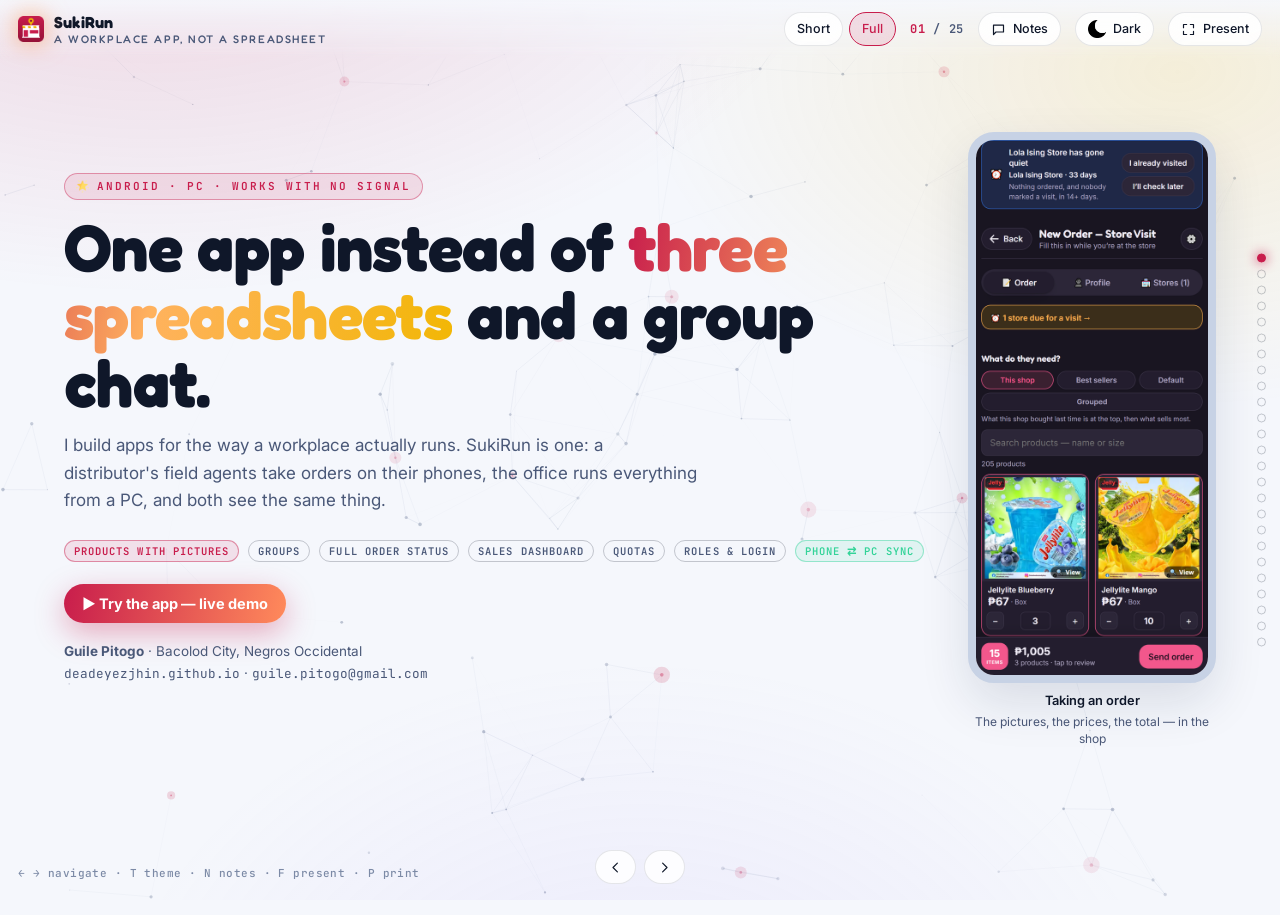
==== commit f8017211: "Rebuilt for bosses: 25 slides, a Short set of 12, and a live demo The engineering deck is replaced b" ====
--- a/index.html
+++ b/index.html
@@ -3,13 +3,13 @@
 <head>
 <meta charset="utf-8">
 <meta name="viewport" content="width=device-width, initial-scale=1">
-<title>SukiRun — an order app for where there is no signal</title>
-<meta name="description" content="An offline-first order-taking app for field sales agents: one HTML file, five roles, Postgres row-level security, conflict-safe sync and a signed Android build. Portfolio presentation by Guile Pitogo.">
+<title>SukiRun — one app instead of the spreadsheets</title>
+<meta name="description" content="SukiRun: a workplace app for a distributor's field agents and office — products with pictures, groups, orders with a full status trail, a sales dashboard, quotas, roles and sync between phone and PC. And how the same approach fits other businesses. Portfolio presentation by Guile Pitogo.">
 <link rel="icon" href="assets/suki-icon.png">
 <link rel="preconnect" href="https://fonts.googleapis.com">
 <link rel="preconnect" href="https://fonts.gstatic.com" crossorigin>
 <link href="https://fonts.googleapis.com/css2?family=Inter:wght@300;400;500;600;700;800&family=Fredoka:wght@400;500;600;700&family=JetBrains+Mono:wght@400;600&display=swap" rel="stylesheet">
-<link rel="stylesheet" href="deck.css?v=4">
+<link rel="stylesheet" href="deck.css?v=21">
 </head>
 <body>
 
@@ -20,10 +20,13 @@
 <header class="topbar">
   <div class="brand">
     <img src="assets/suki-icon.png" alt="">
-    <div>SukiRun<small>Offline order app · field sales</small></div>
+    <div>SukiRun<small>A workplace app, not a spreadsheet</small></div>
   </div>
   <div class="spacer"></div>
-  <span class="counter" id="counter"><b>01</b> / 21</span>
+  <div class="deckswitch" title="Short: the 12 slides to present. Full: everything, to read.">
+    <button class="btn" data-set="short">Short</button><button class="btn" data-set="full">Full</button>
+  </div>
+  <span class="counter" id="counter"><b>01</b> / 25</span>
   <button class="btn" id="notesBtn" title="Toggle speaker notes (N)">
     <svg viewBox="0 0 24 24"><path d="M4 5h16v11H8l-4 4z"/></svg><span>Notes</span>
   </button>
@@ -46,504 +49,570 @@
 <main class="deck" id="deck">
 
 <!-- ═══════════ 01 · COVER ═══════════ -->
-<section class="slide" data-title="Cover">
+<section class="slide" data-title="Cover" data-short>
   <div class="wrap appsplit">
     <div>
-      <span class="eyebrow"><img class="icn tint" style="width:13px;height:13px" src="assets/star.png" alt="">Android + Web · one HTML file</span>
-      <h1>An order app for where there is <span class="grad">no signal</span>.</h1>
-      <p class="sub" style="max-width:56ch">A field sales agent walks into a sari-sari store, adds the order up on the phone in front of the shopkeeper, and sends it to the office. Half the places they go have no signal, so everything works offline and syncs later.</p>
+      <span class="eyebrow"><img class="icn tint" style="width:13px;height:13px" src="assets/star.png" alt="">Android · PC · works with no signal</span>
+      <h1>One app instead of <span class="grad">three spreadsheets</span> and a group chat.</h1>
+      <p class="sub" style="max-width:58ch">I build apps for the way a workplace actually runs. SukiRun is one: a distributor's field agents take orders on their phones, the office runs everything from a PC, and both see the same thing.</p>
       <div class="cover-badges">
-        <span class="pill">Offline-first</span>
-        <span class="pill">Supabase · Postgres · RLS</span>
-        <span class="pill">Conflict-safe merge</span>
-        <span class="pill">55 releases</span>
-        <span class="pill">4.7 MB APK</span>
-      </div>
-      <p class="sub" style="margin-top:24px;font-size:13.5px">
+        <span class="pill acc">Products with pictures</span>
+        <span class="pill">Groups</span>
+        <span class="pill">Full order status</span>
+        <span class="pill">Sales dashboard</span>
+        <span class="pill">Quotas</span>
+        <span class="pill">Roles &amp; login</span>
+        <span class="pill good">Phone ⇄ PC sync</span>
+      </div>
+      <div style="margin-top:22px;display:flex;gap:10px;flex-wrap:wrap">
+        <a class="try" href="https://deadeyezjhin.github.io/sukirun-deck/demo/" target="_blank" rel="noopener">▶ Try the app — live demo</a>
+      </div>
+      <p class="sub" style="margin-top:18px;font-size:13.5px">
         <b>Guile Pitogo</b> · Bacolod City, Negros Occidental<br>
         <span class="mono">deadeyezjhin.github.io</span> · <span class="mono">guile.pitogo@gmail.com</span>
       </p>
     </div>
     <div class="shot">
-      <div class="frame todo" data-shot="cover.png">assets/screens/<br>cover.png</div>
-      <div class="cap"><b>The order screen</b>Where the job actually happens</div>
-    </div>
-  </div>
-  <div class="speaker"><b>Speaker</b>Open on the problem, not the stack. The app is a calculator you can hand to a shopkeeper — everything technical exists to keep that one moment honest.</div>
-</section>
-
-<!-- ═══════════ 02 · AGENDA ═══════════ -->
-<section class="slide" data-title="Agenda">
-  <div class="wrap">
-    <span class="eyebrow">What this covers</span>
-    <h2>Twenty-one slides, three questions</h2>
-    <p class="sub">What the work looked like before · what the app does about it · what it took to build.</p>
-    <div class="grid g3">
-      <div class="card"><div class="cardhead"><img class="icn mono" src="assets/info.png" alt=""><h3>The problem</h3></div>
-        <ul class="clean">
-          <li>Orders read off a phone and retyped by hand</li>
-          <li>No signal in half the shops</li>
-          <li>The total worked out twice, by two people</li>
-        </ul></div>
-      <div class="card"><div class="cardhead"><img class="icn mono" src="assets/lightning.png" alt=""><h3>The app, screen by screen</h3></div>
-        <ul class="clean">
-          <li>Taking an order, start to finish</li>
-          <li>The paste that goes in the group chat</li>
-          <li>Shops, the map, the day, the office</li>
-        </ul></div>
-      <div class="card"><div class="cardhead"><img class="icn mono" src="assets/gear.png" alt=""><h3>The engineering</h3></div>
-        <ul class="clean">
-          <li>Offline-first sync and conflict merge</li>
-          <li>Roles enforced in the database, not the screen</li>
-          <li>One HTML file to a signed APK</li>
-          <li>What I chose <b>not</b> to build</li>
-        </ul></div>
-    </div>
-  </div>
-</section>
-
-<!-- ═══════════ 03 · THE PROBLEM ═══════════ -->
-<section class="slide" data-title="The problem">
+      <div class="frame todo" data-shot="order-form.png">order-form.png</div>
+      <div class="cap"><b>Taking an order</b>The pictures, the prices, the total — in the shop</div>
+    </div>
+  </div>
+  <div class="speaker"><b>Speaker</b>Open with what they get, not how it was built. Every slide after this is one thing a boss asks about: products, groups, status, the dashboard, the agents' numbers, who can log in, and how the phone and the PC stay in step.</div>
+</section>
+
+<!-- ═══════════ 02 · BEFORE ═══════════ -->
+<section class="slide" data-title="Before" data-short>
   <div class="wrap">
     <span class="eyebrow">Before</span>
-    <h2>The order was typed out <span class="grad">three times</span></h2>
-    <p class="sub">A distributor in Bacolod City. Field agents visit sari-sari stores and take orders for noodles and confectionery.</p>
-    <div class="grid g3">
+    <h2>The same order was typed <span class="grad">three times</span></h2>
+    <p class="sub">A distributor in Bacolod City. Field agents visit sari-sari stores and take orders for noodles, sauces and sweets.</p>
+    <div class="grid g4">
       <div class="card"><div class="cardhead"><img class="icn mono" src="assets/cross.png" alt=""><h3>In the shop</h3></div>
-        <p class="sub" style="margin:0">Items written in a notebook, the total worked out on a phone calculator. If the shopkeeper changed their mind, the whole column was added up again.</p></div>
+        <p class="sub" style="margin:0">A notebook and a phone calculator. The customer changes their mind — the whole column is added up again.</p></div>
       <div class="card"><div class="cardhead"><img class="icn mono" src="assets/cross.png" alt=""><h3>In the group chat</h3></div>
-        <p class="sub" style="margin:0">The same order typed into Messenger, numbered by hand — <span class="mono">1. …</span>, <span class="mono">2. …</span> — while standing in the street.</p></div>
+        <p class="sub" style="margin:0">The order typed again into Messenger, standing in the street, numbered by hand.</p></div>
       <div class="card"><div class="cardhead"><img class="icn mono" src="assets/cross.png" alt=""><h3>At the warehouse</h3></div>
-        <p class="sub" style="margin:0">Read off Messenger and retyped again to be picked and packed. Three chances for a number to change on the way.</p></div>
-    </div>
-    <div class="note" style="margin-top:16px">
-      <b>The lesson that generalises:</b> anything that makes somebody redo work by hand is worth killing. That is the whole brief.
-    </div>
-  </div>
-  <div class="speaker"><b>Speaker</b>Do not oversell this. The app did not replace a system — there was no system. It replaced a notebook and a calculator.</div>
-</section>
-
-<!-- ═══════════ 04 · WHAT IT IS ═══════════ -->
-<section class="slide" data-title="What it is">
-  <div class="wrap appsplit">
+        <p class="sub" style="margin:0">Read off the chat and typed a third time to be packed. Three chances for a number to change.</p></div>
+      <div class="card"><div class="cardhead"><img class="icn mono" src="assets/cross.png" alt=""><h3>At the office</h3></div>
+        <p class="sub" style="margin:0">A spreadsheet of customers, one of products and prices, and the month's sales added up at the end of the month.</p></div>
+    </div>
+    <div class="note" style="margin-top:18px">
+      <b>The rule I build by:</b> anything that makes a person redo work by hand is worth removing. Every screen in this deck exists because it removes one of those steps.
+    </div>
+  </div>
+  <div class="speaker"><b>Speaker</b>Don't oversell. There was no system to replace — there was a notebook, a calculator, a chat and some spreadsheets.</div>
+</section>
+
+<!-- ═══════════ 03 · AFTER ═══════════ -->
+<section class="slide" data-title="After">
+  <div class="wrap">
+    <span class="eyebrow">After</span>
+    <h2>Every spreadsheet became <span class="grad">a screen that does the work</span></h2>
+    <p class="sub">A spreadsheet holds a list. An app holds the work: it knows who is allowed to change what, what happens next, and it adds itself up.</p>
+    <div class="ba">
+      <div class="head">What they kept by hand</div><div></div><div class="head h2">What the app does instead</div>
+      <div class="was"><b>Customers spreadsheet</b> — names, numbers, addresses</div><div class="arr">→</div>
+      <div class="now"><b>Store book</b> — saved from the order itself, with what each shop bought last time</div>
+      <div class="was"><b>Products spreadsheet</b> — prices that go out of date</div><div class="arr">→</div>
+      <div class="now"><b>Catalogue with pictures</b> — one price list, changed once in the office, on every phone</div>
+      <div class="was"><b>Notebook + calculator</b></div><div class="arr">→</div>
+      <div class="now"><b>Order form</b> — tap the product, the total is always right</div>
+      <div class="was"><b>Messenger + retyping</b></div><div class="arr">→</div>
+      <div class="now"><b>Send to office</b> — the warehouse gets the exact order; a copy is still ready to paste in the chat</div>
+      <div class="was"><b>"Is my order coming?"</b> phone calls</div><div class="arr">→</div>
+      <div class="now"><b>Full status</b> — sent, confirmed, packed, delivered, with who and when</div>
+      <div class="was"><b>Month-end sales tally</b></div><div class="arr">→</div>
+      <div class="now"><b>Dashboard and quotas</b> — every agent's day, week and month, live</div>
+    </div>
+  </div>
+</section>
+
+<!-- ═══════════ 04 · LOGIN & ROLES ═══════════ -->
+<section class="slide" data-title="Login and roles" data-short>
+  <div class="wrap appsplit two">
     <div>
-      <span class="eyebrow">Shape of the thing</span>
-      <h2>One HTML file, two runtimes, five roles</h2>
-      <div class="grid g2" style="margin-top:14px">
-        <div class="card"><div class="cardhead"><img class="icn mono" src="assets/layer-up.png" alt=""><h3>One file, two runtimes</h3></div>
+      <span class="eyebrow">Accounts</span>
+      <h2>Everyone logs in, and sees <span class="grad">only their job</span></h2>
+      <p class="sub">One app, five kinds of screen. The office decides who is what.</p>
+      <div class="grid g2">
+        <div class="card tight"><div class="cardhead"><img class="icn mono" src="assets/padlock.png" alt=""><h3>Accounts</h3></div>
           <ul class="clean">
-            <li>Markup, styles, logic and product photographs inlined into a single HTML document by a Python build script</li>
-            <li>No framework, no bundler, no runtime dependency</li>
-            <li><b>Android</b> — that file in a WebView wrapper, signed, 4.7 MB</li>
-            <li><b>Browser</b> — the office opens the same build on a desktop</li>
+            <li>Email and password, per person</li>
+            <li>A new sign-up starts with <b>nothing</b> — the office gives the role</li>
+            <li>Switch someone off and their phone stops getting the list</li>
           </ul></div>
-        <div class="card"><div class="cardhead"><img class="icn mono" src="assets/crown.png" alt=""><h3>Five roles, one account</h3></div>
+        <div class="card tight"><div class="cardhead"><img class="icn mono" src="assets/crown.png" alt=""><h3>Five roles</h3></div>
           <ul class="clean">
-            <li>Field Agent — visits shops, takes orders</li>
-            <li>Store owner — orders directly</li>
-            <li>Admin / Secretary — reviews, calls, confirms</li>
-            <li>Warehouse — products, prices, pictures</li>
-            <li>Delivery — packs and delivers</li>
+            <li><b>Field agent</b> — takes orders, sees only their own shops</li>
+            <li><b>Admin / secretary</b> — confirms, sees everyone</li>
+            <li><b>Warehouse</b> — products, prices, pictures</li>
+            <li><b>Delivery</b> — packs and delivers</li>
+            <li><b>Store owner</b> — orders directly</li>
           </ul></div>
       </div>
-    </div>
-    <div class="shot">
-      <div class="frame todo" data-shot="roles.png">assets/screens/<br>roles.png</div>
-      <div class="cap"><b>The door</b>What the account is allowed to be</div>
-    </div>
-  </div>
-</section>
-
-<!-- ═══════════ 05 · PICK THE PRODUCTS ═══════════ -->
-<section class="slide" data-title="Pick the products">
-  <div class="wrap appsplit">
-    <div>
-      <span class="eyebrow">Step one</span>
-      <h2>Pick the products</h2>
-      <p class="sub" style="max-width:60ch">Two hundred products, a photograph on every card, and a running total that never leaves the bottom of the screen. The phone is often in the shopkeeper's hands, so the grid has to be readable by someone who has never seen the app.</p>
-      <ul class="clean" style="margin-top:6px">
-        <li><b>This shop</b> puts what they bought last time at the top — then <b>Best sellers</b>, <b>Grouped</b>, <b>Default</b>, and a search box.</li>
-        <li>Type a quantity or tap <span class="mono">−</span> / <span class="mono">+</span>. A redraw never steals the keyboard mid-entry.</li>
-        <li>The form is <b>blank every time</b>. Nothing carries over from the last shop, because a shopkeeper must never see another shop's order.</li>
-        <li>A price the office changes while the form is open updates the card <b>and</b> says so at the top. Typed quantities survive.</li>
-      </ul>
-    </div>
-    <div class="shot">
-      <div class="frame todo" data-shot="order-form.png">assets/screens/<br>order-form.png</div>
-      <div class="cap"><b>New Order — Store Visit</b>Photo grid, typed quantities</div>
-    </div>
-  </div>
-  <div class="speaker"><b>Speaker</b>Anyone can add a cart to a page. The interesting work is what happens when the data moves while a stranger is holding the phone.</div>
-</section>
-
-<!-- ═══════════ 06 · THE BASKET ═══════════ -->
-<section class="slide" data-title="The basket">
-  <div class="wrap appsplit">
-    <div>
-      <span class="eyebrow">Step two</span>
-      <h2>Check the basket</h2>
-      <p class="sub" style="max-width:60ch">The running-total bar opens the basket. Every line is editable without leaving it, and each line carries its own unit.</p>
-      <ul class="clean" style="margin-top:6px">
-        <li><b>Sold as</b> — the same product by piece, pack, box or case. The unit and the price are frozen onto the line, so a price list rewritten next month cannot rewrite what a shopkeeper agreed to today.</li>
-        <li>Quantities change in place; only the numbers refresh, so the list never jumps under a thumb.</li>
-        <li>Three ways out: <b>Send order to office</b>, <b>Keep adding</b>, or <b>Copy order summary</b> — with the paste number beside it.</li>
-      </ul>
-    </div>
-    <div class="shot">
-      <div class="frame todo" data-shot="cart.png">assets/screens/<br>cart.png</div>
-      <div class="cap"><b>Your order</b>Every line editable, each with its own unit</div>
-    </div>
-  </div>
-</section>
-
-<!-- ═══════════ 07 · SEND OR COPY ═══════════ -->
-<section class="slide" data-title="Send or copy">
-  <div class="wrap appsplit">
-    <div>
-      <span class="eyebrow">Step three</span>
-      <h2>Send it, or copy it, or both</h2>
-      <p class="sub" style="max-width:60ch">The summary, then the shop's details, then the way out. The order comes first and the paperwork comes after — the form used to open on five empty boxes, with the thing you are actually doing underneath them.</p>
-      <ul class="clean" style="margin-top:6px">
-        <li><b>Send order to office</b> writes it locally first and queues it. A dead zone never costs an order.</li>
-        <li>Send with a detail missing and the form glides down and puts that box in the middle of the screen, instead of jumping.</li>
-        <li><b>Nothing is silent.</b> Walk away half-done and an amber card follows you onto every screen, naming the shop, until you send it, clear it, or throw it away.</li>
-      </ul>
-    </div>
-    <div class="shot">
-      <div class="frame todo" data-shot="summary.png">assets/screens/<br>summary.png</div>
-      <div class="cap"><b>Order summary</b>Then the shop details, then out</div>
-    </div>
-  </div>
-</section>
-
-<!-- ═══════════ 08 · THE PASTE ═══════════ -->
-<section class="slide" data-title="The paste">
-  <div class="wrap">
-    <span class="eyebrow">The feature that gets used most</span>
-    <h2>The paste <span class="grad">is</span> the product</h2>
-    <p class="sub">What actually leaves the app is a Messenger message. Some agents never press Send at all — they add the order up, copy it, paste it in the group chat, and that was the visit. So the copied text is a designed artefact, not a debug dump.</p>
-    <div class="grid g2">
-      <div class="card">
-        <div class="cardhead"><img class="icn mono" src="assets/star.png" alt=""><h3>What Copy summary produces</h3></div>
-<pre class="mono" style="margin:0;font-size:12.4px;line-height:1.65;white-space:pre-wrap;color:var(--text)">3. Aling Nena Store
-Contact: Nena Santos (09XX XXX XXXX)
-Address: Purok 3, Barangay Alijis — beside the chapel
-
-Misua 45g x3 Pack = ₱153
-Taochiam 45g x3 Pack = ₱153
-Molo Taochiam x10 Pack = ₱240
-TOTAL: ₱546</pre>
-      </div>
-      <div class="card"><div class="cardhead"><img class="icn mono" src="assets/gear.png" alt=""><h3>Three decisions in that block</h3></div>
-        <ul class="clean">
-          <li><b>No map link.</b> A <span class="mono">maps.google.com</span> URL unfurls in Messenger into a preview card that buries the order it was attached to. Removed after watching it happen.</li>
-          <li><b>The leading number.</b> The group chat numbers orders by hand; on a phone that means scrolling the message box back to the top after pasting. The app types it, with a <span class="mono">‹ 3 ›</span> stepper beside the button.</li>
-          <li><b>One generator.</b> Every copy, share and report path runs through the same function, so two screens can never drift apart.</li>
-        </ul></div>
-    </div>
-  </div>
-  <div class="speaker"><b>Speaker</b>The number is stored on the phone only — never synced, never sent to the office. It is where this phone got to today, not a fact about the order.</div>
-</section>
-
-<!-- ═══════════ 09 · OFFLINE ═══════════ -->
-<section class="slide" data-title="Offline-first">
-  <div class="wrap">
-    <span class="eyebrow">The hard part</span>
-    <h2>Offline-first, not offline-tolerant</h2>
-    <p class="sub">Every write lands on the phone first and is queued. The network is an optimisation, never a precondition.</p>
-    <div class="grid g4">
-      <div class="card tight"><div class="kpi acc">1</div><div class="lbl">Write hits local storage — the order exists</div></div>
-      <div class="card tight"><div class="kpi acc">2</div><div class="lbl">Queued as dirty, with a badge saying what is waiting</div></div>
-      <div class="card tight"><div class="kpi acc">3</div><div class="lbl">Signal returns → push over Supabase RPCs</div></div>
-      <div class="card tight"><div class="kpi acc">4</div><div class="lbl">Pull merges what other phones did meanwhile</div></div>
-    </div>
-    <div class="grid g3" style="margin-top:14px">
-      <div class="card"><div class="cardhead"><img class="icn mono" src="assets/padlock.png" alt=""><h3>What is stored where</h3></div>
-        <ul class="clean">
-          <li><b>localStorage</b> — orders, shops, prices, settings</li>
-          <li><b>IndexedDB</b> — photographs and map tiles, because they would blow the 5 MB quota in a week</li>
-          <li><b>Supabase Storage</b> — shop pictures that need to reach other phones</li>
-        </ul></div>
-      <div class="card"><div class="cardhead"><img class="icn mono" src="assets/stopwatch.png" alt=""><h3>What works with no signal</h3></div>
-        <ul class="clean">
-          <li>The whole catalogue, with photographs</li>
-          <li>Taking, editing and copying an order</li>
-          <li>The map, from cached tiles</li>
-          <li>Nearest shops, from GPS alone</li>
-        </ul></div>
-      <div class="card"><div class="cardhead"><img class="icn mono" src="assets/warning.png" alt=""><h3>The honest counter</h3></div>
-        <p class="sub" style="margin:0">"Waiting to send" counts what is <b>genuinely unsent from this phone</b> — not the queue length. A shop pulled down from the office was being re-queued to push straight back, and the badge read "40 waiting" on a phone with nothing of its own to send.</p></div>
-    </div>
-  </div>
-</section>
-
-<!-- ═══════════ 10 · MERGE ═══════════ -->
-<section class="slide" data-title="Merge, not overwrite">
-  <div class="wrap">
-    <span class="eyebrow">Two phones, one row</span>
-    <h2>Per-row merge, not last-write-wins</h2>
-    <p class="sub">Four people, four phones, everyone offline at different times. Last-write-wins silently destroys a colleague's work, and nobody finds out until a delivery goes to the wrong address.</p>
-    <div class="grid g3">
-      <div class="card"><div class="cardhead"><img class="icn mono" src="assets/multi-star.png" alt=""><h3>Field-level rules</h3></div>
-        <p class="sub" style="margin:0">A merge decides per field, not per row. The office wins on names, pins and shop details; the phone wins on what it typed. Payments are merged server-side, so two phones recording against one order cannot lose one.</p></div>
-      <div class="card"><div class="cardhead"><img class="icn mono" src="assets/encrypted.png" alt=""><h3>Tombstones</h3></div>
-        <p class="sub" style="margin:0">A deleted order, shop or product leaves a marker so the deletion actually propagates. A tombstone for something a phone has never seen is still remembered — otherwise the row arrives later and comes back from the dead.</p></div>
-      <div class="card"><div class="cardhead"><img class="icn mono" src="assets/defence.png" alt=""><h3>A versioned repair</h3></div>
-        <p class="sub" style="margin:0">The merge rules carry a <span class="mono">REPAIR_ID</span>. Change them in a way that could have dropped data and the id is bumped, so a phone that already lost rows re-asks the office <b>once</b> — instead of never asking again.</p></div>
-    </div>
-    <div class="note" style="margin-top:16px">
-      <b>Why it is written down:</b> these people know each other socially. Deleting a friend's real work is worse than a bug.
-    </div>
-  </div>
-  <div class="speaker"><b>Speaker</b>If a recruiter asks one technical question about this project, it will be this slide. Be ready to talk through a concrete conflict.</div>
-</section>
-
-<!-- ═══════════ 11 · ROLES AND ACCESS ═══════════ -->
-<section class="slide" data-title="Roles and access">
-  <div class="wrap appsplit">
-    <div>
-      <span class="eyebrow">Access</span>
-      <h2>Enforced in the database, not the screen</h2>
-      <p class="sub" style="max-width:60ch">Every staff phone holds a copy of the company's orders and shops. Hiding a card is not security, so the rules live in Postgres.</p>
-      <div class="grid g2" style="margin-top:12px">
-        <div class="card"><div class="cardhead"><img class="icn mono" src="assets/padlock.png" alt=""><h3>How</h3></div>
-          <ul class="clean">
-            <li>Row-level security on <b>all eight tables</b></li>
-            <li>Every write goes through a <span class="mono">security definer</span> function — 29 of them; no table is writable directly</li>
-            <li>An optional 4-digit PIN on the Admin door</li>
-            <li>An on/off switch per person, so a lost phone stops reaching the shared list</li>
-          </ul></div>
-        <div class="card"><div class="cardhead"><img class="icn mono" src="assets/info.png" alt=""><h3>Who sees what</h3></div>
-          <ul class="clean">
-            <li><b>Agent</b> — their own orders and their own book of shops</li>
-            <li><b>Store owner</b> — their own orders, nothing else</li>
-            <li><b>Warehouse</b> — prices, pictures, groups. No Admin.</li>
-            <li><b>Admin</b> — everything, including roles</li>
-          </ul></div>
-      </div>
-    </div>
-    <div class="shot">
-      <div class="frame todo" data-shot="settings.png">assets/screens/<br>settings.png</div>
-      <div class="cap"><b>Settings</b>The shared list, the account, the PIN</div>
-    </div>
-  </div>
-</section>
-
-<!-- ═══════════ 12 · THE CATALOGUE ═══════════ -->
-<section class="slide" data-title="The catalogue">
-  <div class="wrap">
-    <span class="eyebrow">Products</span>
-    <h2>Two hundred products, and the price you agreed</h2>
-    <div class="grid g3">
-      <div class="card tight"><div class="kpi acc">200+</div><div class="lbl">Products in the live catalogue</div></div>
-      <div class="card tight"><div class="kpi acc">76</div><div class="lbl">With photographs, inside the APK</div></div>
-      <div class="card tight"><div class="kpi acc">4</div><div class="lbl">Ways to sell one product: piece · pack · box · case</div></div>
-    </div>
-    <div class="grid g2" style="margin-top:14px">
-      <div class="card"><div class="cardhead"><img class="icn mono" src="assets/fire.png" alt=""><h3>The price is frozen onto the line</h3></div>
-        <p class="sub" style="margin:0">The unit and the price travel with the order line, not with the product. The office can rewrite the price list next month and it cannot rewrite what a shopkeeper agreed to today. That is one line of thought and about forty of code, and it is the difference between a catalogue and a record.</p></div>
-      <div class="card"><div class="cardhead"><img class="icn mono" src="assets/layer-up.png" alt=""><h3>Keeping it true</h3></div>
-        <ul class="clean">
-          <li>Prices published from the office and pulled by every phone</li>
-          <li>Groups and folders, hidden products, delete and bring back</li>
-          <li>A hidden or deleted product already on an unsent order stays, and is marked</li>
-          <li>Removals travel to other phones as tombstones</li>
-        </ul></div>
-    </div>
-  </div>
-</section>
-
-<!-- ═══════════ 13 · SHOPS ═══════════ -->
-<section class="slide" data-title="Shops and visits">
-  <div class="wrap appsplit">
-    <div>
-      <span class="eyebrow">The round</span>
-      <h2>Who has gone quiet</h2>
-      <p class="sub" style="max-width:60ch">Every shop carries its owner, contact, address, landmark, GPS pin, photograph, order history and running balance. Added on one phone, visible on all of them.</p>
-      <ul class="clean" style="margin-top:6px">
-        <li><b>Due for a visit</b> — a shop nobody has ordered from, or marked visited, in N days. The threshold is the agent's to set.</li>
-        <li>A blue strip for the agent, a count for the office. The reminder belongs to whoever does the walking.</li>
-        <li><b>I already visited</b> closes the loop without needing an order — a visit that sold nothing is still a visit.</li>
-        <li>Sort A–Z or by <b>Nearest</b>, which works from GPS alone with no signal at all.</li>
-      </ul>
-    </div>
-    <div class="shot">
-      <div class="frame todo" data-shot="stores.png">assets/screens/<br>stores.png</div>
-      <div class="cap"><b>Stores</b>The round, and who is overdue</div>
-    </div>
-  </div>
-</section>
-
-<!-- ═══════════ 14 · THE MAP ═══════════ -->
-<section class="slide" data-title="The map">
-  <div class="wrap appsplit">
-    <div>
-      <span class="eyebrow">Offline</span>
-      <h2>A map that still draws with no signal</h2>
-      <p class="sub" style="max-width:60ch">MapLibre GL over OpenFreeMap tiles, with the tiles cached into IndexedDB as they are fetched. Once an area has been seen, it keeps working in the dead zones.</p>
-      <ul class="clean" style="margin-top:6px">
-        <li>Pin a shop from the Stores tab or while taking the order; correct the pin later.</li>
-        <li>Overdue shops carry a different pin, so the round can be planned by looking.</li>
-        <li>No map link ever goes into the copied order — in Messenger it unfurls into a card that buries the order.</li>
-        <li>Nearest-shops is computed from raw GPS, so it answers even when nothing will load.</li>
-      </ul>
-    </div>
-    <div class="shot">
-      <div class="frame todo" data-shot="map.png">assets/screens/<br>map.png</div>
-      <div class="cap"><b>Stores map</b>Cached tiles, pinned shops</div>
-    </div>
-  </div>
-</section>
-
-<!-- ═══════════ 15 · THE DAY ═══════════ -->
-<section class="slide" data-title="The day">
-  <div class="wrap appsplit">
-    <div>
-      <span class="eyebrow">My profile</span>
-      <h2>What the day came to</h2>
-      <p class="sub" style="max-width:60ch">The count, the money, the month against the target. This is the screen an agent actually checks — and the one that decided several features would never be built.</p>
-      <ul class="clean" style="margin-top:6px">
-        <li><b>Only orders that were sent count</b>, and the screen says so. A copied-but-unsent order was the visit, but it was not a sale.</li>
-        <li>The monthly target is set by the office in Admin → Team, and shown as progress, not as a scolding.</li>
-        <li>A one-line strip of the same figures sits halfway down the order form, so the day is visible without leaving the shop.</li>
-      </ul>
-    </div>
-    <div class="shot">
-      <div class="frame todo" data-shot="profile.png">assets/screens/<br>profile.png</div>
-      <div class="cap"><b>My profile</b>Today, this month, the target</div>
-    </div>
-  </div>
-</section>
-
-<!-- ═══════════ 16 · THE OFFICE ═══════════ -->
-<section class="slide" data-title="The office">
+      <div class="note">The rules are enforced by the <b>database</b>, not just by hiding buttons. An agent's phone is never sent another agent's customers.</div>
+    </div>
+    <div class="shots">
+      <div class="shot">
+        <div class="frame todo" data-shot="login.png">login.png</div>
+        <div class="cap"><b>Log in</b>Once online, then it works offline</div>
+      </div>
+      <div class="shot">
+        <div class="frame todo" data-shot="home.png">home.png</div>
+        <div class="cap"><b>The roles</b>Each opens a different screen</div>
+      </div>
+    </div>
+  </div>
+  <div class="speaker"><b>Speaker</b>Bosses ask "can an agent see the other agents' customers?" — the answer is no, and it is the database that says no.</div>
+</section>
+
+<!-- ═══════════ 05 · PRODUCTS ═══════════ -->
+<section class="slide" data-title="Products" data-short>
   <div class="wrap appsplit wide">
     <div>
-      <span class="eyebrow">The other end, on a desktop</span>
-      <h2>The office, the warehouse and the van</h2>
-      <p class="sub" style="max-width:58ch">The same build, opened in a browser instead of wrapped in an APK. The office IS the warehouse here — Mark as Packed and Mark as Delivered sit on this screen as well as on the delivery phone, through one shared code path.</p>
-      <div class="card" style="margin-top:12px"><div class="cardhead"><img class="icn mono" src="assets/gear.png" alt=""><h3>The list</h3></div>
-        <p class="sub" style="margin:0">Search, date window, sort and whose-orders — applied <b>before</b> the four figures at the top, so they always describe what is on screen. Status ladder Sent → Confirmed → Packed → Delivered.</p></div>
-      <div class="card" style="margin-top:10px"><div class="cardhead"><img class="icn mono" src="assets/defence.png" alt=""><h3>Undo is not cancel</h3></div>
-        <p class="sub" style="margin:0">Taking a status back reads the step to return to out of the recorded stamps — not a fixed ladder — and writes itself into the timeline. Nothing rolls back silently.</p></div>
-      <div class="card" style="margin-top:10px"><div class="cardhead"><img class="icn mono" src="assets/check.png" alt=""><h3>What changed, not who</h3></div>
-        <p class="sub" style="margin:0">Editing an order records <b>what</b> changed. "Somebody edited this" is the least useful half of the answer when the office is about to ring the number on it.</p></div>
-    </div>
-    <div class="shot wide">
-      <div class="frame todo" data-shot="admin-orders.png">assets/screens/<br>admin-orders.png</div>
-      <div class="cap"><b>Admin → Orders</b>The office screen, on a desktop</div>
-    </div>
-  </div>
-</section>
-
-<!-- ═══════════ 17 · SHIPPING ═══════════ -->
-<section class="slide" data-title="Shipping it">
-  <div class="wrap">
-    <span class="eyebrow">From source to a phone in a shop</span>
-    <h2>Shipping it</h2>
+      <span class="eyebrow">Product system</span>
+      <h2>Products, <span class="grad">with the picture</span></h2>
+      <p class="sub" style="margin-bottom:12px">Agents sell by showing the pack. The catalogue is pictures first.</p>
+      <div class="card tight"><div class="cardhead"><img class="icn mono" src="assets/layer-up.png" alt=""><h3>Change it once</h3></div>
+        <p class="sub" style="margin:0">Price, name, picture or pack size is changed in the office and reaches every phone. Orders already sent keep the price they were agreed at.</p></div>
+      <div class="card tight" style="margin-top:10px"><div class="cardhead"><img class="icn mono" src="assets/defence.png" alt=""><h3>Hide, don't delete</h3></div>
+        <p class="sub" style="margin:0">Out of stock this week? One tap takes it off every agent's list, and one tap brings it back.</p></div>
+      <div class="card tight" style="margin-top:10px"><div class="cardhead"><img class="icn mono" src="assets/moon.png" alt=""><h3>Pictures with no signal</h3></div>
+        <p class="sub" style="margin:0">Photos are saved on the phone, so the catalogue still shows in a shop with no signal.</p></div>
+    </div>
+    <div class="shot wide desk">
+      <div class="frame todo" data-shot="admin-products.png">admin-products.png</div>
+      <div class="cap"><b>Products Management</b>On the office PC — every card has its group, price and pack</div>
+    </div>
+  </div>
+</section>
+
+<!-- ═══════════ 06 · GROUPS ═══════════ -->
+<section class="slide" data-title="Groups" data-short>
+  <div class="wrap">
+    <span class="eyebrow">Group system</span>
+    <h2>200 products, found in <span class="grad">two taps</span></h2>
+    <p class="sub">Scrolling 200 pictures in front of a customer is slow. The office sorts products into groups with a colour; the agent opens the group the customer asked about.</p>
+    <div class="pair three">
+      <div class="shot">
+        <div class="frame todo" data-shot="grouped.png">grouped.png</div>
+        <div class="cap"><b>The agent's phone</b>Groups, with the best seller on the cover</div>
+      </div>
+      <div class="shot wide desk zoom" style="--ar:1380/561">
+        <div class="frame todo" data-shot="admin-groups-zoom.png">admin-groups-zoom.png</div>
+        <div class="cap"><b>The office</b>Make, rename, colour and re-order groups — every phone follows</div>
+      </div>
+      <div class="side">
+        <div class="card tight"><h3 style="font-size:14px;margin:0 0 4px">One product, two groups</h3><p class="sub" style="margin:0;font-size:12.8px">A jar of sweets can sit in Sweets and in Jar candy.</p></div>
+        <div class="card tight"><h3 style="font-size:14px;margin:0 0 4px">Groups itself</h3><p class="sub" style="margin:0;font-size:12.8px">A new product is placed beside the products named like it.</p></div>
+        <div class="card tight"><h3 style="font-size:14px;margin:0 0 4px">Shows what's unsure</h3><p class="sub" style="margin:0;font-size:12.8px">A guess is marked with "?" until someone confirms it.</p></div>
+      </div>
+    </div>
+  </div>
+</section>
+
+<!-- ═══════════ 07 · NOTHING FORGOTTEN ═══════════ -->
+<section class="slide" data-title="Nothing forgotten">
+  <div class="wrap">
+    <span class="eyebrow">Adding a product</span>
+    <h2>It tells you <span class="grad">what you forgot</span></h2>
+    <p class="sub">A product added without a price or a picture is a product an agent cannot sell. So the app checks before it saves, and keeps a list of anything still unfinished.</p>
+    <div class="pair">
+      <div class="shot">
+        <div class="frame todo" data-shot="add-forgot.png">add-forgot.png</div>
+        <div class="cap"><b>Add product</b>The empty boxes shake and light up; the group is already picked from the name</div>
+      </div>
+      <div class="shot wide desk zoom" style="--ar:1380/538">
+        <div class="frame todo" data-shot="admin-missing-zoom.png">admin-missing-zoom.png</div>
+        <div class="cap"><b>Missing something</b>Every product with no photo, price, pack or group — one tab, gone when there is nothing left</div>
+      </div>
+    </div>
+  </div>
+  <div class="speaker"><b>Speaker</b>This came from a real mistake: a product added in a hurry with no group ended up in a folder of its own. The fix was not a warning in a manual — it was the app catching it.</div>
+</section>
+
+<!-- ═══════════ 08 · TAKING AN ORDER ═══════════ -->
+<section class="slide" data-title="Taking an order">
+  <div class="wrap">
+    <span class="eyebrow">The job itself</span>
+    <h2>An order, <span class="grad">start to finish</span>, in the shop</h2>
+    <p class="sub">The agent hands the phone across the counter. The customer sees the pictures and the total, not a notebook.</p>
+    <div class="shots">
+      <div class="shot">
+        <div class="frame todo" data-shot="order-form.png">order-form.png</div>
+        <div class="cap"><b>1 · Pick</b>What this shop bought last time comes first</div>
+      </div>
+      <div class="shot">
+        <div class="frame todo" data-shot="cart.png">cart.png</div>
+        <div class="cap"><b>2 · Check</b>The basket, changed as many times as they like</div>
+      </div>
+      <div class="shot">
+        <div class="frame todo" data-shot="summary.png">summary.png</div>
+        <div class="cap"><b>3 · Send</b>To the office, and a copy ready for the group chat</div>
+      </div>
+    </div>
+  </div>
+</section>
+
+<!-- ═══════════ 09 · FULL STATUS ═══════════ -->
+<section class="slide" data-title="Full status" data-short>
+  <div class="wrap appsplit two">
+    <div>
+      <span class="eyebrow">Full status system</span>
+      <h2>Every order has <span class="grad">a trail</span></h2>
+      <p class="sub">Sent → Confirmed → On the way → Delivered, and underneath it every step with <b>who</b> did it and <b>when</b>.</p>
+      <div class="tl">
+        <div class="step"><h3>The agent</h3><p>Sees their order move without calling the office.</p></div>
+        <div class="step"><h3>The office</h3><p>Confirms, assigns a driver, marks packed — and can take a step back. Taking it back is written down too.</p></div>
+        <div class="step"><h3>The warehouse and driver</h3><p>Packed, delivered, paid — each one a stamp with a name on it.</p></div>
+        <div class="step"><h3>The boss</h3><p>"Where is this order and who touched it?" has an answer on one screen.</p></div>
+      </div>
+    </div>
+    <div class="shots">
+      <div class="shot">
+        <div class="frame todo" data-shot="profile-today.png">profile-today.png</div>
+        <div class="cap"><b>The agent's view</b>A bar per order</div>
+      </div>
+      <div class="shot">
+        <div class="frame todo" data-shot="status-timeline.png">status-timeline.png</div>
+        <div class="cap"><b>Full status</b>Who did what, and when</div>
+      </div>
+    </div>
+  </div>
+</section>
+
+<!-- ═══════════ 10 · DASHBOARD ═══════════ -->
+<section class="slide" data-title="Dashboard" data-short>
+  <div class="wrap appsplit wide">
+    <div>
+      <span class="eyebrow">Dashboard</span>
+      <h2>The office, <span class="grad">at a glance</span></h2>
+      <p class="sub" style="margin-bottom:12px">Opened on a PC. The four numbers at the top are the ones the office asks every morning.</p>
+      <div class="grid g2">
+        <div class="card tight"><div class="kpi acc" style="font-size:26px">New</div><div class="lbl">Orders nobody has opened yet</div></div>
+        <div class="card tight"><div class="kpi acc" style="font-size:26px">₱</div><div class="lbl">Value waiting to be confirmed</div></div>
+        <div class="card tight"><div class="kpi acc" style="font-size:26px">Pack</div><div class="lbl">Confirmed, still to pack</div></div>
+        <div class="card tight"><div class="kpi acc" style="font-size:26px">Owed</div><div class="lbl">Delivered but unpaid</div></div>
+      </div>
+      <div class="note">Filter by agent, date or status and the numbers follow the filter — they always describe what is on screen.</div>
+    </div>
+    <div class="shot wide desk">
+      <div class="frame todo" data-shot="admin-orders.png">admin-orders.png</div>
+      <div class="cap"><b>Admin → Orders</b>New, confirmed, packed, delivered, unpaid — one click each</div>
+    </div>
+  </div>
+</section>
+
+<!-- ═══════════ 11 · AGENTS: DAILY SALES & QUOTA ═══════════ -->
+<section class="slide" data-title="Daily sales and quota" data-short>
+  <div class="wrap appsplit two">
+    <div>
+      <span class="eyebrow">Daily earnings &amp; quota</span>
+      <h2>Each agent's day, week and <span class="grad">target</span></h2>
+      <p class="sub">No month-end tally. The numbers add themselves up from the orders as they are sent.</p>
+      <div class="card tight"><div class="cardhead"><img class="icn mono" src="assets/stopwatch.png" alt=""><h3>Day by day</h3></div>
+        <p class="sub" style="margin:0">Monday to Saturday: orders, shops and pesos for each day. Tap back to see last week.</p></div>
+      <div class="card tight" style="margin-top:10px"><div class="cardhead"><img class="icn mono" src="assets/fire.png" alt=""><h3>Monthly quota</h3></div>
+        <p class="sub" style="margin:0">The office sets a target per agent. The agent sees a bar that fills, and how much is left to go.</p></div>
+      <div class="card tight" style="margin-top:10px"><div class="cardhead"><img class="icn mono" src="assets/badge.png" alt=""><h3>The boss sees everyone</h3></div>
+        <p class="sub" style="margin:0">The same board for any agent, from Admin → Team. Only orders actually sent are counted.</p></div>
+    </div>
+    <div class="shots">
+      <div class="shot">
+        <div class="frame todo" data-shot="profile.png">profile.png</div>
+        <div class="cap"><b>The agent</b>My month, my week</div>
+      </div>
+      <div class="shot">
+        <div class="frame todo" data-shot="agent-week.png">agent-week.png</div>
+        <div class="cap"><b>The boss</b>Any agent, and their target</div>
+      </div>
+    </div>
+  </div>
+</section>
+
+<!-- ═══════════ 12 · SYNC ═══════════ -->
+<section class="slide" data-title="Sync" data-short>
+  <div class="wrap">
+    <span class="eyebrow">The biggest part</span>
+    <h2>Phone and PC, <span class="grad">always the same</span> — even with no signal</h2>
+    <p class="sub">Half the shops have no signal, so the phone saves first and syncs when it can.</p>
+    <div class="syncrow">
+      <div class="shot">
+        <div class="frame todo" data-shot="summary.png">summary.png</div>
+        <div class="cap"><b>Agent's phone</b>In the shop, no signal needed</div>
+      </div>
+      <div class="flow v">
+        <div class="node hot"><div class="k">0 bars · in the shop</div><h3>Saved on the phone</h3><p>The order exists the moment it is sent. A badge says what is waiting.</p></div>
+        <div class="to">↓</div>
+        <div class="node"><div class="k">Back in signal</div><h3>Syncs by itself</h3><p>What waited goes up; what other phones did comes down.</p></div>
+        <div class="to">⇅</div>
+        <div class="node hot"><div class="k">One shared database</div><h3>Checked, then stored</h3><p>Who is allowed is checked on the server. No row is lost.</p></div>
+      </div>
+      <div class="shot wide desk">
+        <div class="frame todo" data-shot="admin-orders.png">admin-orders.png</div>
+        <div class="cap"><b>Office PC</b>Same app in a browser — the order is there as it arrives</div>
+      </div>
+    </div>
+    <div class="grid g3 syncnotes" style="margin-top:14px">
+      <div class="card tight"><div class="cardhead"><img class="icn mono" src="assets/check.png" alt=""><h3>Office → every phone</h3></div>
+        <p class="sub" style="margin:0">A new price, a hidden product, a new group — on every agent's phone at the next sync.</p></div>
+      <div class="card tight"><div class="cardhead"><img class="icn mono" src="assets/defence.png" alt=""><h3>Two people, one order</h3></div>
+        <p class="sub" style="margin:0">Changes are merged row by row, not "last one wins". Two phones editing at once do not wipe each other out.</p></div>
+      <div class="card tight"><div class="cardhead"><img class="icn mono" src="assets/lightning.png" alt=""><h3>Phone or PC, same account</h3></div>
+        <p class="sub" style="margin:0">An Android app for the field, a browser tab for the office. One build, one list, one truth.</p></div>
+    </div>
+  </div>
+  <div class="speaker"><b>Speaker</b>This is the part that separates an app from a shared spreadsheet. A shared sheet needs signal and lets the last person to save overwrite everyone else.</div>
+</section>
+
+<!-- ═══════════ 13 · NEXT: RECEIPT → STOCK ═══════════ -->
+<section class="slide" data-title="Next: receipt to stock">
+  <div class="wrap">
+    <span class="eyebrow">Next step · not built yet</span>
+    <h2>Print the receipt, <span class="grad">the stock takes care of itself</span></h2>
+    <p class="sub">The warehouse packs like a cashier: pick the customer's products into a box, list them, print a receipt. If the office already has a stock or cashier system, I would connect to it, not replace it.</p>
+    <div class="flow">
+      <div class="node"><div class="k">Warehouse</div><h3>Pack the box</h3><p>Products listed as they go in.</p></div>
+      <div class="to">→</div>
+      <div class="node hot"><div class="k">Receipt printed</div><h3>Stock goes down</h3><p>Every line on the receipt comes off the count.</p></div>
+      <div class="to">→</div>
+      <div class="node"><div class="k">Stock reaches 0</div><h3>Hides itself</h3><p>Off every agent's list, so nobody offers what cannot be sent.</p></div>
+      <div class="to">→</div>
+      <div class="node"><div class="k">Restocked</div><h3>Comes back</h3><p>Back on the list for everyone.</p></div>
+    </div>
+    <div class="grid g2" style="margin-top:16px">
+      <div class="card tight"><div class="cardhead"><img class="icn mono" src="assets/check.png" alt=""><h3>Already in the app</h3></div>
+        <p class="sub" style="margin:0">A stock count the office owns, and hiding a product from every phone. This joins the two.</p></div>
+      <div class="card tight"><div class="cardhead"><img class="icn mono" src="assets/warning.png" alt=""><h3>The honest gap</h3></div>
+        <p class="sub" style="margin:0">An agent with no signal still sees the last list they downloaded. The fix is to show how old that list is, not pretend it is live.</p></div>
+    </div>
+  </div>
+</section>
+
+<!-- ═══════════ 14 · ANY BUSINESS ═══════════ -->
+<section class="slide" data-title="Any business" data-short>
+  <div class="wrap">
+    <span class="eyebrow">Beyond this one company</span>
+    <h2>Every business keeps <span class="grad">the same five lists</span></h2>
+    <p class="sub">Different trade, same shape. Once I know where a business keeps these five, I know where the retyping is — and that is where an app pays for itself.</p>
+    <div class="four">
+      <div class="card"><div class="big">👥</div><h3>Customers</h3><p>Who buys, where they are, what they bought last</p></div>
+      <div class="card"><div class="big">📦</div><h3>Products</h3><p>Or services — with a price and a picture</p></div>
+      <div class="card"><div class="big">🧾</div><h3>Orders</h3><p>Or jobs, bookings, tickets</p></div>
+      <div class="card"><div class="big">🧑‍💼</div><h3>People</h3><p>Who took it, who did it, their target</p></div>
+      <div class="card"><div class="big">🚦</div><h3>Status</h3><p>Where each one is right now</p></div>
+    </div>
+    <div class="note" style="margin-top:18px"><b>How I start with any business:</b> follow one order from the first message to the money, and count every time something is written down twice. The next eight slides are that walk for eight kinds of business.</div>
+  </div>
+  <div class="speaker"><b>Speaker</b>This is the pitch to an employer who does not need an order app: I can walk their workflow and find where the work is done twice.</div>
+</section>
+
+<!-- ═══════════ 15 · SCENARIO: DISTRIBUTOR ═══════════ -->
+<section class="slide" data-title="If you're a distributor">
+  <div class="wrap">
+    <span class="eyebrow">Scenario 1 of 8</span>
+    <h2>If your business is <span class="grad">a distributor or wholesaler</span></h2>
+    <p class="sub">Agents on the road, a warehouse, an office, and orders arriving by chat.</p>
+    <div class="flow steps"><div class="node"><div class="k">Step 1</div><h3>Shop visit</h3><p>Agent opens the store</p></div><div class="to">→</div><div class="node hot"><div class="k">Step 2</div><h3>Order on the phone</h3><p>Total in front of the owner</p></div><div class="to">→</div><div class="node"><div class="k">Step 3</div><h3>Office confirms</h3><p>One click, on the PC</p></div><div class="to">→</div><div class="node hot"><div class="k">Step 4</div><h3>Packed</h3><p>Warehouse stamps it</p></div><div class="to">→</div><div class="node"><div class="k">Step 5</div><h3>Delivered + paid</h3><p>Driver closes it</p></div></div>
+    <div class="scen">
+      <div class="card pain"><div class="cardhead"><img class="icn mono" src="assets/cross.png" alt=""><h3>Today</h3></div>
+        <ul class="clean"><li>Orders in Messenger, retyped for the warehouse</li><li>Agents quoting old prices</li><li>Sales per agent counted at month end</li><li>"Is my order coming?" calls</li></ul></div>
+      <div class="card build"><div class="cardhead"><img class="icn mono" src="assets/lightning.png" alt=""><h3>What I'd build</h3></div>
+        <ul class="clean"><li>Exactly SukiRun: order form, catalogue, groups</li><li>Office dashboard and full status</li><li>Quota per agent, day by day</li><li>Works with no signal</li></ul></div>
+      <div class="card reuse"><div class="cardhead"><img class="icn mono" src="assets/check.png" alt=""><h3>Already proven</h3></div>
+        <ul class="clean"><li>56 releases, in use by field agents</li><li>200+ products with pictures</li><li>Android app + PC browser, one build</li></ul></div>
+    </div>
+  </div>
+</section>
+
+<!-- ═══════════ 16 · SCENARIO: RETAIL ═══════════ -->
+<section class="slide" data-title="If you're a shop">
+  <div class="wrap">
+    <span class="eyebrow">Scenario 2 of 8</span>
+    <h2>If your business is <span class="grad">a store</span> — sari-sari, hardware, pharmacy</h2>
+    <p class="sub">One counter, a stockroom, customers on credit, and an owner who is not always there.</p>
+    <div class="flow steps"><div class="node"><div class="k">Step 1</div><h3>Customer picks</h3><p>At the counter</p></div><div class="to">→</div><div class="node hot"><div class="k">Step 2</div><h3>Tap to sell</h3><p>Total and change</p></div><div class="to">→</div><div class="node"><div class="k">Step 3</div><h3>Stock −1</h3><p>By itself</p></div><div class="to">→</div><div class="node hot"><div class="k">Step 4</div><h3>On credit?</h3><p>Into their page of the book</p></div><div class="to">→</div><div class="node"><div class="k">Step 5</div><h3>Owner sees it</h3><p>Today’s sales, from home</p></div></div>
+    <div class="scen">
+      <div class="card pain"><div class="cardhead"><img class="icn mono" src="assets/cross.png" alt=""><h3>Today</h3></div>
+        <ul class="clean"><li>A notebook of who owes what (utang)</li><li>Stock checked by looking at the shelf</li><li>Prices in the cashier's head</li><li>The owner can't see today's sales from home</li></ul></div>
+      <div class="card build"><div class="cardhead"><img class="icn mono" src="assets/lightning.png" alt=""><h3>What I'd build</h3></div>
+        <ul class="clean"><li>A counter screen: tap to sell, total and change</li><li>Stock that goes down with every sale, and a low-stock list</li><li>A credit book per customer, with what they took</li><li>Today's sales on the owner's phone</li></ul></div>
+      <div class="card reuse"><div class="cardhead"><img class="icn mono" src="assets/check.png" alt=""><h3>Carried over from Suki</h3></div>
+        <ul class="clean"><li>Product catalogue with pictures and groups</li><li>Stock the office owns</li><li>Cashier vs owner roles</li><li>Day-by-day board, offline sync</li></ul></div>
+    </div>
+  </div>
+</section>
+
+<!-- ═══════════ 17 · SCENARIO: FOOD ═══════════ -->
+<section class="slide" data-title="If you sell food">
+  <div class="wrap">
+    <span class="eyebrow">Scenario 3 of 8</span>
+    <h2>If your business is <span class="grad">food</span> — a restaurant, bakery or home kitchen</h2>
+    <p class="sub">Orders from a Facebook page and Messenger, a kitchen, and riders.</p>
+    <div class="flow steps"><div class="node"><div class="k">Step 1</div><h3>Message arrives</h3><p>Page or Messenger</p></div><div class="to">→</div><div class="node hot"><div class="k">Step 2</div><h3>New</h3><p>One list, nothing scrolled past</p></div><div class="to">→</div><div class="node"><div class="k">Step 3</div><h3>Cooking</h3><p>Kitchen tablet</p></div><div class="to">→</div><div class="node hot"><div class="k">Step 4</div><h3>Ready</h3><p>Customer told</p></div><div class="to">→</div><div class="node"><div class="k">Step 5</div><h3>Picked up + paid</h3><p>Day’s sales add up</p></div></div>
+    <div class="scen">
+      <div class="card pain"><div class="cardhead"><img class="icn mono" src="assets/cross.png" alt=""><h3>Today</h3></div>
+        <ul class="clean"><li>Orders scattered across chats and screenshots</li><li>The kitchen works from a photo of a message</li><li>Pickup times forgotten, an order missed</li><li>Who has paid? Scroll up and check</li></ul></div>
+      <div class="card build"><div class="cardhead"><img class="icn mono" src="assets/lightning.png" alt=""><h3>What I'd build</h3></div>
+        <ul class="clean"><li>Every order in one list: New → Cooking → Ready → Picked up</li><li>A kitchen screen on a tablet</li><li>A reply to paste back to the customer</li><li>Today's sales and best sellers</li></ul></div>
+      <div class="card reuse"><div class="cardhead"><img class="icn mono" src="assets/check.png" alt=""><h3>Carried over from Suki</h3></div>
+        <ul class="clean"><li>The order form and the copied summary</li><li>Full status with who and when</li><li>Menu as a catalogue with groups</li><li>Cashier, kitchen and rider roles</li></ul></div>
+    </div>
+  </div>
+</section>
+
+<!-- ═══════════ 18 · SCENARIO: SERVICES ═══════════ -->
+<section class="slide" data-title="If you sell a service">
+  <div class="wrap">
+    <span class="eyebrow">Scenario 4 of 8</span>
+    <h2>If your business is <span class="grad">a service</span> — repair, laundry, aircon cleaning, salon</h2>
+    <p class="sub">Jobs instead of products, technicians instead of agents.</p>
+    <div class="flow steps"><div class="node"><div class="k">Step 1</div><h3>Item comes in</h3><p>Photo taken</p></div><div class="to">→</div><div class="node hot"><div class="k">Step 2</div><h3>Ticket</h3><p>Who, what, when</p></div><div class="to">→</div><div class="node"><div class="k">Step 3</div><h3>Working</h3><p>Assigned technician</p></div><div class="to">→</div><div class="node hot"><div class="k">Step 4</div><h3>Ready</h3><p>Message the customer</p></div><div class="to">→</div><div class="node"><div class="k">Step 5</div><h3>Released + paid</h3><p>Counted for the tech</p></div></div>
+    <div class="scen">
+      <div class="card pain"><div class="cardhead"><img class="icn mono" src="assets/cross.png" alt=""><h3>Today</h3></div>
+        <ul class="clean"><li>Job slips on paper, lost or unreadable</li><li>Customers calling "is it done yet?"</li><li>Nobody knows which technician did how much</li><li>Parts used are never counted</li></ul></div>
+      <div class="card build"><div class="cardhead"><img class="icn mono" src="assets/lightning.png" alt=""><h3>What I'd build</h3></div>
+        <ul class="clean"><li>A job ticket with a photo of the item as it came in</li><li>Received → Working → Ready → Released, with a message to send the customer</li><li>Each technician's jobs per day and a monthly target</li><li>Parts taken off stock as they are used</li></ul></div>
+      <div class="card reuse"><div class="cardhead"><img class="icn mono" src="assets/check.png" alt=""><h3>Carried over from Suki</h3></div>
+        <ul class="clean"><li>The status ladder and its timeline</li><li>Per-person week board and quota</li><li>Photos that work offline</li><li>Accounts and roles</li></ul></div>
+    </div>
+  </div>
+</section>
+
+<!-- ═══════════ SCENARIO 5 ═══════════ -->
+<section class="slide" data-title="If you deliver water or LPG">
+  <div class="wrap">
+    <span class="eyebrow">Scenario 5 of 8</span>
+    <h2>If your business is <span class="grad">delivery</span> — water refilling, LPG, rice</h2>
+    <p class="sub">Regular customers, riders on motorbikes, and containers that have to come back.</p>
+    <div class="flow steps"><div class="node"><div class="k">Step 1</div><h3>Customer texts</h3><p>Or calls, or walks in</p></div><div class="to">→</div><div class="node hot"><div class="k">Step 2</div><h3>Order in the list</h3><p>Their usual, one tap</p></div><div class="to">→</div><div class="node"><div class="k">Step 3</div><h3>Rider’s run</h3><p>In order, on his phone</p></div><div class="to">→</div><div class="node hot"><div class="k">Step 4</div><h3>Delivered</h3><p>Empties collected</p></div><div class="to">→</div><div class="node"><div class="k">Step 5</div><h3>Paid or on account</h3><p>Cash counted per rider</p></div></div>
+    <div class="scen">
+      <div class="card pain"><div class="cardhead"><img class="icn mono" src="assets/cross.png" alt=""><h3>Today</h3></div>
+        <ul class="clean"><li>Orders taken on a notebook by the phone</li><li>Nobody knows which customer still has 4 gallons</li><li>Regulars forgotten when they stop ordering</li><li>Rider cash counted from memory at night</li></ul></div>
+      <div class="card build"><div class="cardhead"><img class="icn mono" src="assets/lightning.png" alt=""><h3>What I'd build</h3></div>
+        <ul class="clean"><li>Each regular’s usual order, repeated in one tap</li><li>Containers out, per customer</li><li>The rider’s run list for the day</li><li>Cash handed in per rider, per day</li></ul></div>
+      <div class="card reuse"><div class="cardhead"><img class="icn mono" src="assets/check.png" alt=""><h3>Carried over from Suki</h3></div>
+        <ul class="clean"><li>The store book and "what they bought last time"</li><li>"Gone quiet" alerts for regulars</li><li>Delivery role and status</li><li>Works where the rider has no signal</li></ul></div>
+    </div>
+  </div>
+</section>
+
+<!-- ═══════════ SCENARIO 6 ═══════════ -->
+<section class="slide" data-title="If you run a clinic">
+  <div class="wrap">
+    <span class="eyebrow">Scenario 6 of 8</span>
+    <h2>If your business is <span class="grad">a clinic</span> — dental, vet or medical</h2>
+    <p class="sub">Bookings and walk-ins, a queue at the front desk, and patients who should come back.</p>
+    <div class="flow steps"><div class="node"><div class="k">Step 1</div><h3>Book</h3><p>By phone or at the desk</p></div><div class="to">→</div><div class="node hot"><div class="k">Step 2</div><h3>Waiting</h3><p>Today’s queue on a tablet</p></div><div class="to">→</div><div class="node"><div class="k">Step 3</div><h3>Seen</h3><p>Notes and photos</p></div><div class="to">→</div><div class="node hot"><div class="k">Step 4</div><h3>Billed</h3><p>Paid, or balance kept</p></div><div class="to">→</div><div class="node"><div class="k">Step 5</div><h3>Due back</h3><p>Reminder list</p></div></div>
+    <div class="scen">
+      <div class="card pain"><div class="cardhead"><img class="icn mono" src="assets/cross.png" alt=""><h3>Today</h3></div>
+        <ul class="clean"><li>Appointments in a notebook, walk-ins on top</li><li>History on paper cards that go missing</li><li>Follow-ups depend on someone remembering</li><li>The day’s income added up at closing</li></ul></div>
+      <div class="card build"><div class="cardhead"><img class="icn mono" src="assets/lightning.png" alt=""><h3>What I'd build</h3></div>
+        <ul class="clean"><li>A booking calendar and today’s queue</li><li>A patient card with history and photos</li><li>Bill, payments and balance per visit</li><li>A list of who is due back this week</li></ul></div>
+      <div class="card reuse"><div class="cardhead"><img class="icn mono" src="assets/check.png" alt=""><h3>Carried over from Suki</h3></div>
+        <ul class="clean"><li>A customer book with full history</li><li>Status: booked → waiting → seen → paid</li><li>Front desk vs doctor roles, enforced by the database</li><li>Photos that work offline</li></ul></div>
+    </div>
+  </div>
+</section>
+
+<!-- ═══════════ SCENARIO 7 ═══════════ -->
+<section class="slide" data-title="If you build">
+  <div class="wrap">
+    <span class="eyebrow">Scenario 7 of 8</span>
+    <h2>If your business is <span class="grad">construction</span> — a contractor or builder</h2>
+    <p class="sub">Several sites at once, materials to order, and workers to pay every Saturday.</p>
+    <div class="flow steps"><div class="node"><div class="k">Step 1</div><h3>Site opens</h3><p>One page per project</p></div><div class="to">→</div><div class="node hot"><div class="k">Step 2</div><h3>Materials asked</h3><p>By the foreman</p></div><div class="to">→</div><div class="node"><div class="k">Step 3</div><h3>Delivered to site</h3><p>Receipt photographed</p></div><div class="to">→</div><div class="node hot"><div class="k">Step 4</div><h3>Attendance</h3><p>Taken on site, offline</p></div><div class="to">→</div><div class="node"><div class="k">Step 5</div><h3>Payroll + billing</h3><p>Adds itself up weekly</p></div></div>
+    <div class="scen">
+      <div class="card pain"><div class="cardhead"><img class="icn mono" src="assets/cross.png" alt=""><h3>Today</h3></div>
+        <ul class="clean"><li>Material requests sent by text</li><li>Receipts kept in a plastic bag</li><li>Attendance on paper, per site</li><li>Payroll rebuilt in Excel every Saturday</li></ul></div>
+      <div class="card build"><div class="cardhead"><img class="icn mono" src="assets/lightning.png" alt=""><h3>What I'd build</h3></div>
+        <ul class="clean"><li>Material requests per site, with a status</li><li>A photo of every receipt, filed to its site</li><li>Daily attendance from the foreman’s phone</li><li>Payroll and cost per site, ready on Saturday</li></ul></div>
+      <div class="card reuse"><div class="cardhead"><img class="icn mono" src="assets/check.png" alt=""><h3>Carried over from Suki</h3></div>
+        <ul class="clean"><li>Offline-first — sites rarely have signal</li><li>Status with who and when</li><li>Per-person week board</li><li>Photos stored on the phone until they can upload</li></ul></div>
+    </div>
+  </div>
+</section>
+
+<!-- ═══════════ SCENARIO 8 ═══════════ -->
+<section class="slide" data-title="If you rent things out">
+  <div class="wrap">
+    <span class="eyebrow">Scenario 8 of 8</span>
+    <h2>If your business is <span class="grad">rentals</span> — cars, equipment, event supplies</h2>
+    <p class="sub">The same item cannot be in two places, and it has to come back in one piece.</p>
+    <div class="flow steps"><div class="node"><div class="k">Step 1</div><h3>Inquiry</h3><p>Is it free on the 14th?</p></div><div class="to">→</div><div class="node hot"><div class="k">Step 2</div><h3>Reserved</h3><p>Deposit taken</p></div><div class="to">→</div><div class="node"><div class="k">Step 3</div><h3>Out</h3><p>Photos at hand-over</p></div><div class="to">→</div><div class="node hot"><div class="k">Step 4</div><h3>Returned</h3><p>Checked against the photos</p></div><div class="to">→</div><div class="node"><div class="k">Step 5</div><h3>Paid</h3><p>Balance settled</p></div></div>
+    <div class="scen">
+      <div class="card pain"><div class="cardhead"><img class="icn mono" src="assets/cross.png" alt=""><h3>Today</h3></div>
+        <ul class="clean"><li>Double bookings, found out on the day</li><li>"Is it available?" answered from memory</li><li>Damage arguments with no photos</li><li>Deposits tracked on paper</li></ul></div>
+      <div class="card build"><div class="cardhead"><img class="icn mono" src="assets/lightning.png" alt=""><h3>What I'd build</h3></div>
+        <ul class="clean"><li>A calendar of what is out, and when</li><li>It refuses to book what is already out</li><li>Hand-over and return photos</li><li>Deposit and balance per booking</li></ul></div>
+      <div class="card reuse"><div class="cardhead"><img class="icn mono" src="assets/check.png" alt=""><h3>Carried over from Suki</h3></div>
+        <ul class="clean"><li>Catalogue with pictures and groups</li><li>The full status timeline</li><li>Photos that work offline</li><li>Staff vs owner roles</li></ul></div>
+    </div>
+  </div>
+</section>
+
+<!-- ═══════════ KEEP YOUR SPREADSHEET ═══════════ -->
+<section class="slide" data-title="Keep your spreadsheet" data-short>
+  <div class="wrap">
+    <span class="eyebrow">"We don't want to leave our spreadsheet"</span>
+    <h2>Keep it. The app can <span class="grad">read it and write to it</span>.</h2>
+    <p class="sub">An app can work with a Google Sheet instead of replacing it. The one rule: <b>every list has one place where it is typed</b>.</p>
+    <div class="grid g3">
+      <div class="card"><div class="cardhead"><img class="icn mono" src="assets/check.png" alt=""><h3>Sheet → app</h3></div>
+        <p class="sub" style="margin:0 0 8px"><b>Your sheet stays the price list.</b> The office edits products and prices in the sheet, as today. Every phone picks them up at its next sync.</p>
+        <span class="pill good">Safe</span></div>
+      <div class="card"><div class="cardhead"><img class="icn mono" src="assets/check.png" alt=""><h3>App → sheet</h3></div>
+        <p class="sub" style="margin:0 0 8px"><b>Orders land in your sheet.</b> Every order becomes a new row, with a daily-totals tab. Your filters, formulas and pivot tables keep working.</p>
+        <span class="pill good">Safe</span></div>
+      <div class="card"><div class="cardhead"><img class="icn mono" src="assets/warning.png" alt=""><h3>Both ways, same list</h3></div>
+        <p class="sub" style="margin:0 0 8px"><b>Possible, but I'd advise against it.</b> Two people change the same number in two places and the last one silently wins. A sheet has no "who is allowed", no history, and cannot be edited offline.</p>
+        <span class="pill warn">Risky</span></div>
+    </div>
+    <div class="flow" style="margin-top:16px">
+      <div class="node"><div class="k">Month 1</div><h3>Nothing changes</h3><p>The sheet stays. The app reads it and writes orders into it.</p></div>
+      <div class="to">→</div>
+      <div class="node hot"><div class="k">Month 2</div><h3>One list moves</h3><p>Whichever hurts most — usually orders — is typed in the app only.</p></div>
+      <div class="to">→</div>
+      <div class="node"><div class="k">When they're ready</div><h3>The rest follow</h3><p>Or never. The sheet can stay a report for as long as they like it.</p></div>
+    </div>
+    <div class="note"><b>Learned the hard way on SukiRun:</b> prices started in a Google Sheet and moved into the app, because two places owning the same price quietly disagreed. A spreadsheet is a great report and a risky boss.</div>
+  </div>
+  <div class="speaker"><b>Speaker</b>This answers the objection before it is raised: nobody has to throw anything away on day one. The app joins their sheet, then earns its place one list at a time.</div>
+</section>
+
+<!-- ═══════════ 19 · HOW I WORK ═══════════ -->
+<section class="slide" data-title="How I work">
+  <div class="wrap">
+    <span class="eyebrow">How I work</span>
+    <h2>I measure before I build</h2>
+    <p class="sub">The app records what really happens, so I decide from that — not from guessing.</p>
     <div class="grid g4">
-      <div class="card tight"><div class="kpi acc">1</div><div class="lbl"><span class="mono">build.py</span> inlines styles, logic and photographs into one HTML file</div></div>
-      <div class="card tight"><div class="kpi acc">2</div><div class="lbl"><span class="mono">build_apk.py</span> compiles, dexes, aligns and signs the APK</div></div>
-      <div class="card tight"><div class="kpi acc">3</div><div class="lbl"><span class="mono">release.py</span> writes <span class="mono">update.json</span> with the version, size and SHA-256</div></div>
-      <div class="card tight"><div class="kpi acc">4</div><div class="lbl">Published to GitHub Releases — the address every phone checks</div></div>
-    </div>
-    <div class="grid g2" style="margin-top:14px">
-      <div class="card"><div class="cardhead"><img class="icn mono" src="assets/badge.png" alt=""><h3>How a phone updates itself</h3></div>
-        <p class="sub" style="margin:0">The app reads <span class="mono">update.json</span> from <span class="mono">/releases/latest/download/</span>, compares the version code against its own and offers the download. That URL is baked into the APK once and never changes, because GitHub keeps <span class="mono">latest</span> pointing at the newest release forever.</p></div>
-      <div class="card"><div class="cardhead"><img class="icn mono" src="assets/warning.png" alt=""><h3>The rule that had to be learned</h3></div>
-        <p class="sub" style="margin:0"><span class="mono">update.json</span> carries one release's notes. A phone that skipped the version before this one is told nothing about it — so when the previous release may not be installed yet, its notes are merged in before uploading. Missed three times before it was written down.</p></div>
-    </div>
-  </div>
-</section>
-
-<!-- ═══════════ 18 · NOT BUILT ═══════════ -->
-<section class="slide" data-title="What I did not build">
-  <div class="wrap">
-    <span class="eyebrow">The slide I am proudest of</span>
-    <h2>What I chose <span class="grad">not</span> to build</h2>
-    <p class="sub">Every one of these was asked for, or was obviously next. Each was measured against the real data first, and each would have drawn an empty screen.</p>
-    <div class="grid g3">
-      <div class="card"><div class="cardhead"><img class="icn mono" src="assets/cross.png" alt=""><h3>Killed by the numbers</h3></div>
-        <ul class="clean">
-          <li>The delivery map</li>
-          <li>Money owed, as a screen of its own</li>
-          <li>Anything after "packed"</li>
-          <li>Reports for the boss</li>
-          <li>Undo sending an order</li>
-          <li>Discounts and free items</li>
-        </ul></div>
-      <div class="card"><div class="cardhead"><img class="icn mono" src="assets/info.png" alt=""><h3>Parked with a reason</h3></div>
-        <p class="sub" style="margin:0 0 8px"><b>Push notifications.</b> They need Firebase Cloud Messaging plus something server-side to send them. The wrapper has no Firebase and the app has no realtime — measured, not guessed. A phase of its own.</p>
-        <p class="sub" style="margin:0">What ships instead: the app checks on open and puts a count on the tab. "3 new."</p></div>
-      <div class="card"><div class="cardhead"><img class="icn mono" src="assets/crown.png" alt=""><h3>Why this matters</h3></div>
-        <p class="sub" style="margin:0">Four people use this app. A feature that only pays off once everybody is on it does not pay off. Each parked idea is recorded with <b>the number that parked it</b> — not with a shrug — so the argument does not have to be had twice.</p></div>
-    </div>
-  </div>
-  <div class="speaker"><b>Speaker</b>This is the answer to "how do you decide what to build?" — measure first, and write the number down next to the decision.</div>
-</section>
-
-<!-- ═══════════ 19 · NUMBERS ═══════════ -->
-<section class="slide" data-title="By the numbers">
-  <div class="wrap">
-    <span class="eyebrow">Measured, not remembered</span>
-    <h2>By the numbers</h2>
-    <div class="grid g4">
-      <div class="card tight"><div class="kpi acc">13,500</div><div class="lbl">Lines of JavaScript · 513 functions</div></div>
-      <div class="card tight"><div class="kpi acc">3,900</div><div class="lbl">Lines of PostgreSQL across 24 migrations</div></div>
-      <div class="card tight"><div class="kpi acc">8 / 29</div><div class="lbl">Tables and functions · RLS on every table</div></div>
-      <div class="card tight"><div class="kpi acc">55</div><div class="lbl">Releases, each one installed by hand</div></div>
-    </div>
+      <div class="card tight"><div class="kpi acc">1</div><div class="lbl">Follow the work</div><p class="sub" style="margin:8px 0 0;font-size:13px">Find every place something is written down twice.</p></div>
+      <div class="card tight"><div class="kpi acc">2</div><div class="lbl">Build for both ends</div><p class="sub" style="margin:8px 0 0;font-size:13px">The phone in the field and the PC in the office.</p></div>
+      <div class="card tight"><div class="kpi acc">3</div><div class="lbl">Test in the real app</div><p class="sub" style="margin:8px 0 0;font-size:13px">On a phone and on a PC, with made-up data — never a real customer's.</p></div>
+      <div class="card tight"><div class="kpi acc">4</div><div class="lbl">Ship one version</div><p class="sub" style="margin:8px 0 0;font-size:13px">With what changed written in plain words for the people using it.</p></div>
+    </div>
+    <div class="note" style="margin-top:18px"><b>What I chose not to build is part of the work.</b> A map of shops, reports and payment tracking were all designed — and parked, because the data showed nobody would use them yet. A screen nobody opens is cost, not value.</div>
     <div class="grid g4" style="margin-top:14px">
-      <div class="card tight"><div class="kpi">4.7 MB</div><div class="lbl">Signed APK, photographs included</div></div>
-      <div class="card tight"><div class="kpi">200+</div><div class="lbl">Products in the catalogue</div></div>
-      <div class="card tight"><div class="kpi">0</div><div class="lbl">Frameworks · 0 build step for the app itself</div></div>
-      <div class="card tight"><div class="kpi">₱0</div><div class="lbl">Running cost — free tiers throughout</div></div>
-    </div>
-  </div>
-</section>
-
-<!-- ═══════════ 20 · STACK ═══════════ -->
-<section class="slide" data-title="Stack">
-  <div class="wrap">
-    <span class="eyebrow">What it is made of</span>
-    <h2>Stack</h2>
-    <div class="grid g3">
-      <div class="card"><div class="cardhead"><img class="icn mono" src="assets/layer-up.png" alt=""><h3>Front end</h3></div>
-        <ul class="clean">
-          <li>Vanilla JavaScript — no framework, no bundler</li>
-          <li>CSS custom properties, light and dark</li>
-          <li>IndexedDB for photographs and map tiles</li>
-          <li>MapLibre GL · OpenFreeMap</li>
-        </ul></div>
-      <div class="card"><div class="cardhead"><img class="icn mono" src="assets/encrypted.png" alt=""><h3>Back end</h3></div>
-        <ul class="clean">
-          <li>Supabase — Postgres, Auth, Storage</li>
-          <li>Row-level security on every table</li>
-          <li>29 <span class="mono">security definer</span> functions</li>
-          <li>24 hand-written SQL migrations</li>
-        </ul></div>
-      <div class="card"><div class="cardhead"><img class="icn mono" src="assets/gear.png" alt=""><h3>Build and ship</h3></div>
-        <ul class="clean">
-          <li>Python build, catalogue and release tooling</li>
-          <li>Android WebView wrapper · <span class="mono">aapt2</span> · <span class="mono">d8</span> · <span class="mono">apksigner</span></li>
-          <li>Git · GitHub Releases as the update channel</li>
-        </ul></div>
-    </div>
-  </div>
-</section>
-
-<!-- ═══════════ 21 · THANK YOU ═══════════ -->
-<section class="slide" data-title="Thank you">
+      <div class="card tight"><div class="kpi">56</div><div class="lbl">Releases</div></div>
+      <div class="card tight"><div class="kpi">200+</div><div class="lbl">Products, with pictures</div></div>
+      <div class="card tight"><div class="kpi">4.7 MB</div><div class="lbl">Android app</div></div>
+      <div class="card tight"><div class="kpi">₱0</div><div class="lbl">Running cost</div></div>
+    </div>
+  </div>
+</section>
+
+<!-- ═══════════ 20 · THANK YOU ═══════════ -->
+<section class="slide" data-title="Thank you" data-short>
   <div class="wrap" style="display:flex;flex-direction:column;justify-content:center;min-height:calc(100vh - 170px)">
     <span class="eyebrow"><img class="icn tint" style="width:13px;height:13px" src="assets/star.png" alt="">SukiRun</span>
-    <h1>Built for four people, <span class="grad">properly</span>.</h1>
-    <p class="sub" style="max-width:62ch">No framework, no server, no signal required. The interesting constraints were not technical — they were a phone in a stranger's hand and four colleagues who know each other.</p>
+    <h1>Tell me how your business runs — <span class="grad">I'll show you where the retyping is</span>.</h1>
+    <p class="sub" style="max-width:62ch">Distributor, store, kitchen, clinic, site or rental yard: the lists are the same, and so is the fix. One app that the field and the office both use.</p>
     <div class="grid g3" style="margin-top:22px">
       <div class="card"><div class="cardhead"><h3>Guile Pitogo</h3></div>
         <ul class="clean">
           <li>Bacolod City, Negros Occidental</li>
           <li><span class="mono">guile.pitogo@gmail.com</span></li>
-          <li><span class="mono">0968 766 7688</span></li>
         </ul></div>
       <div class="card"><div class="cardhead"><h3>More work</h3></div>
         <ul class="clean">
@@ -551,21 +620,22 @@
           <li>Kokoro SRT Studio — browser TTS with word-level captions</li>
           <li>Shindo Thumbnail Maker</li>
         </ul></div>
-      <div class="card"><div class="cardhead"><h3>Also</h3></div>
+      <div class="card"><div class="cardhead"><h3>The app</h3></div>
         <ul class="clean">
-          <li>Two independent networks, designed and remotely run</li>
-          <li>pfSense · OpenWrt · VLANs · FQ-CoDel</li>
-          <li>YouTube — 15,000+ subscribers</li>
+          <li><a class="try small" href="https://deadeyezjhin.github.io/sukirun-deck/demo/" target="_blank" rel="noopener">▶ Try the live demo</a></li>
+          <li>Android + any web browser</li>
+          <li>Releases: <span class="mono">github.com/DeadEyeZJhin/sukirun-releases</span></li>
+          <li>Works offline, syncs when it can</li>
         </ul></div>
     </div>
     <p class="sub" style="margin-top:18px;font-size:12.5px;color:var(--dim)">
-      Screenshots use invented shops and orders. No real customer, shop or total appears in this deck.
+      Screenshots use an invented company, invented shops and invented people. No real customer, shop, person or total appears in this deck.
     </p>
   </div>
 </section>
 
 </main>
 
-<script src="deck.js?v=4"></script>
+<script src="deck.js?v=13"></script>
 </body>
 </html>
--- a/deck.css
+++ b/deck.css
@@ -452,12 +452,14 @@
   border-style:dashed;border-color:var(--stroke-strong);
   font:500 11.5px/1.5 var(--mono);color:var(--dim);padding:14px;text-align:center;
 }
-/* the office screen is landscape, so it gets a wider column and its own ratio */
-.shot.wide{width:430px}
-.shot.wide .frame{aspect-ratio:2080/1640;border-radius:14px;border-width:6px}
-.appsplit.wide{grid-template-columns:minmax(0,1fr) 430px}
+/* The office screen is a desktop screenshot: it needs WIDTH to stay readable, so it
+   takes the larger column and the words are squeezed into a fixed one beside it. */
+.appsplit.wide{grid-template-columns:330px minmax(0,1fr)}
+.shot.wide{width:100%}
+.shot.wide .frame{aspect-ratio:820/700;border-radius:12px;border-width:5px}
+.shot.wide .frame img{object-fit:fill}
 @media (max-width:1100px){.appsplit.wide{grid-template-columns:1fr}
-  .appsplit.wide .shot{width:min(430px,100%);margin:0 auto}}
+  .appsplit.wide .shot{width:100%;margin:0}}
 
 /* a wide screenshot of the office screen, no phone frame */
 .screenwide{border:1px solid var(--stroke);border-radius:var(--radius);overflow:hidden;
@@ -481,3 +483,140 @@
 @media print{
   .appsplit{grid-template-columns:1fr .5fr;min-height:auto;page-break-inside:avoid}
 }
+
+
+/* ------------------------------------------------------------------
+   The office slide's screenshot.
+   `.appsplit .shot{width:248px}` is declared further up and has the same
+   specificity, so these have to be qualified to win. A desktop screenshot
+   needs WIDTH to stay readable: it takes the big column, the words take a
+   fixed one beside it.
+   ------------------------------------------------------------------ */
+.appsplit.wide{grid-template-columns:340px minmax(0,1fr);gap:30px}
+/* 845px keeps the capture at ~1:1, which is the point: any smaller and the office
+   screen stops being readable. 660px tall + caption clears the slide's 760px. */
+.appsplit .shot.wide{width:min(100%,820px);margin:0}
+.appsplit .shot.wide .frame{aspect-ratio:820/700;border-radius:12px;border-width:5px}
+.appsplit .shot.wide .frame img{object-fit:contain}
+@media (max-width:1100px){
+  .appsplit.wide{grid-template-columns:1fr}
+  .appsplit .shot.wide{width:100%;margin:0}
+}
+
+/* ==================================================================
+   2026-09 rebuild: the boss-facing deck
+   ================================================================== */
+
+/* Desktop captures are 1280x800. They keep their own ratio, cropped from the top. */
+.appsplit .shot.wide.desk .frame,.shot.wide.desk .frame{aspect-ratio:4/3}
+.appsplit .shot.wide.desk .frame img,.shot.wide.desk .frame img{object-fit:cover;object-position:top}
+
+/* a phone beside a desktop capture, on one row */
+.pair{display:grid;grid-template-columns:200px auto;justify-content:start;gap:24px;align-items:start;margin-top:6px}
+.pair .shot{width:200px}
+.pair .shot.wide{width:min(100%, calc((100vh - 370px) * 1.333))}
+.pair.three{grid-template-columns:200px auto minmax(200px,280px);justify-content:start}
+.pair.three .side{display:flex;flex-direction:column;gap:10px}
+@media (max-width:1100px){.pair.three{grid-template-columns:200px minmax(0,1fr)}.pair.three .side{grid-column:1 / -1;flex-direction:row;flex-wrap:wrap}.pair.three .side .card{flex:1 1 200px}}
+@media (max-width:900px){.pair,.pair.three{grid-template-columns:1fr}.pair .shot{margin:0 auto}.pair .shot.wide{width:100%}}
+
+/* two or three phones in the right-hand column */
+.appsplit.two{grid-template-columns:minmax(0,1fr) 440px}
+.appsplit.two .shots{gap:18px;flex-wrap:nowrap}
+.appsplit.two .shot{width:210px}
+@media (max-width:1000px){.appsplit.two{grid-template-columns:1fr}.appsplit.two .shots{flex-wrap:wrap}}
+
+/* Before -> after, one row per thing a spreadsheet used to hold */
+.ba{display:grid;grid-template-columns:minmax(0,1fr) 34px minmax(0,1.25fr);gap:10px 8px;align-items:stretch}
+.ba .was,.ba .now{border-radius:12px;padding:11px 14px;font-size:13.6px;line-height:1.45;border:1px solid var(--stroke)}
+.ba .was{background:var(--panel-2);color:var(--muted)}
+.ba .was b{color:var(--text);font-weight:600}
+.ba .now{background:var(--panel);box-shadow:var(--glow)}
+.ba .now b{color:var(--accent)}
+.ba .arr{display:flex;align-items:center;justify-content:center;color:var(--accent);font:800 18px var(--mono)}
+.ba .head{font:600 10.5px/1 var(--mono);letter-spacing:.14em;text-transform:uppercase;color:var(--dim);padding:0 2px}
+@media (max-width:760px){.ba{grid-template-columns:1fr}.ba .arr{transform:rotate(90deg);height:18px}.ba .head.h2{display:none}}
+
+/* A left-to-right flow of boxes with arrows between them: sync, receipt -> stock */
+.flow{display:flex;align-items:stretch;gap:0;flex-wrap:wrap;margin:6px 0 4px}
+.flow .node{flex:1 1 150px;min-width:140px;border:1px solid var(--stroke);border-radius:14px;
+  background:var(--panel);padding:13px 14px;box-shadow:var(--shadow)}
+.flow .node .k{font:600 10px/1 var(--mono);letter-spacing:.14em;text-transform:uppercase;color:var(--dim);margin-bottom:7px}
+.flow .node h3{margin:0 0 4px;font-size:16px}
+.flow .node p{margin:0;font-size:12.8px;color:var(--muted);line-height:1.5}
+.flow .node.hot{border-color:color-mix(in srgb,var(--accent) 55%,transparent);box-shadow:var(--glow)}
+.flow .node.off{border-style:dashed}
+.flow .to{flex:0 0 34px;display:flex;align-items:center;justify-content:center;color:var(--accent);font:800 18px var(--mono)}
+@media (max-width:760px){.flow{flex-direction:column}.flow .to{transform:rotate(90deg);height:26px;flex-basis:26px}}
+
+/* One business type: the pain, the app, and what carries over from SukiRun */
+.scen{display:grid;grid-template-columns:repeat(3,minmax(0,1fr));gap:14px;margin-top:4px}
+.scen .card h3{font-size:15px}
+.scen .card.pain{border-color:color-mix(in srgb,var(--bad) 35%,transparent)}
+.scen .card.build{border-color:color-mix(in srgb,var(--accent) 45%,transparent);box-shadow:var(--glow)}
+.scen .card.reuse{border-color:color-mix(in srgb,var(--good) 35%,transparent)}
+.scen ul.clean li{font-size:13.4px}
+@media (max-width:900px){.scen{grid-template-columns:1fr}}
+
+/* the four lists every business keeps */
+.four{display:grid;grid-template-columns:repeat(5,minmax(0,1fr));gap:12px}
+.four .card{text-align:center;padding:16px 10px}
+.four .big{font-size:30px;line-height:1;margin-bottom:8px}
+.four h3{margin:0 0 4px;font-size:16px}
+.four p{margin:0;font-size:12.5px;color:var(--muted);line-height:1.45}
+@media (max-width:900px){.four{grid-template-columns:repeat(2,minmax(0,1fr))}}
+
+/* A projector at 1280x720 is the likeliest room this is shown in. Short screens get
+   phones sized by the HEIGHT left over, and tighter type, so no slide needs a scroll. */
+@media (min-width:1001px) and (max-height:800px){
+  .slide{padding-top:66px;padding-bottom:54px}
+  h1{font-size:clamp(30px,4.4vw,52px)}
+  h2{font-size:clamp(22px,2.5vw,32px)}
+  .sub{font-size:14px;line-height:1.5;margin-bottom:12px}
+  .eyebrow{margin-bottom:8px}
+  .card.tight{padding:9px 12px}
+  .cardhead{margin-bottom:6px}
+  ul.clean li{margin:3px 0;font-size:12.8px;line-height:1.45}
+  .note{margin-top:10px;padding:9px 12px}
+  .cover-badges{margin-top:16px}
+  .appsplit{min-height:auto}
+  .shot .cap{margin-top:6px}
+  .shots .shot,.appsplit .shot:not(.wide),.appsplit.two .shot,.pair .shot:not(.wide){
+    width:min(212px, calc((100vh - 335px) * .45))}
+  .appsplit.two{grid-template-columns:minmax(0,1fr) auto}
+  .pair{grid-template-columns:auto minmax(0,1fr)}
+  .pair.three{grid-template-columns:auto auto minmax(190px,280px);justify-content:start}
+  .appsplit .shot.wide.desk{width:min(100%, calc((100vh - 250px) * 1.333))}
+  .pair .shot.wide{width:min(100%, calc((100vh - 370px) * 1.333))}
+}
+
+/* The sync slide: the phone, the steps between, the office PC */
+.syncrow{display:grid;grid-template-columns:auto minmax(240px,1fr) auto;gap:26px;align-items:center;margin-top:4px}
+.syncrow .shot{width:min(200px, calc((100vh - 450px) * .45))}
+.syncrow .shot.wide{width:min(520px, calc((100vh - 450px) * 1.333))}
+.flow.v{flex-direction:column;margin:0}
+.flow.v .node{flex:0 0 auto;min-width:0}
+.flow.v .to{flex:0 0 26px;height:26px}
+@media (max-width:1000px){.syncrow{grid-template-columns:1fr}.syncrow .shot{margin:0 auto;width:200px}.syncrow .shot.wide{width:100%}}
+.syncnotes .card{padding:10px 14px}
+.syncnotes .sub{font-size:13.2px !important;line-height:1.5}
+.flow.v .node{padding:10px 13px}
+/* a business's work, five steps, above its three cards */
+.flow.steps{margin:4px 0 16px}
+.flow.steps .node{flex:1 1 120px;min-width:118px;padding:10px 12px}
+.flow.steps .node h3{font-size:14.5px}
+.flow.steps .node p{font-size:12.3px}
+.flow.steps .to{flex-basis:26px}
+@media (max-width:760px){.flow .node,.flow.steps .node{flex:0 0 auto}}
+@media (max-width:600px){.topbar .btn span{display:none}.topbar .btn{padding-inline:10px}.brand small{display:none}}
+
+/* zoomed office captures keep their own shape, and may use more width since they are short */
+.shot.wide.desk.zoom .frame{aspect-ratio:var(--ar)}
+.pair .shot.wide.zoom{width:min(100%, calc((100vh - 400px) * 2.4))}
+@media (min-width:1001px) and (max-height:800px){.pair .shot.wide.zoom{width:min(100%, calc((100vh - 380px) * 2.4))}}
+/* the one link that matters: try it */
+a.try{display:inline-flex;align-items:center;gap:8px;padding:11px 18px;border-radius:999px;text-decoration:none;
+  font:700 14.5px var(--sans);color:#fff;background:linear-gradient(100deg,var(--accent),#FF8A5B);
+  box-shadow:0 10px 30px color-mix(in srgb,var(--accent) 35%,transparent)}
+a.try:hover{filter:brightness(1.08)}
+a.try.small{padding:6px 12px;font-size:12.5px;box-shadow:none}
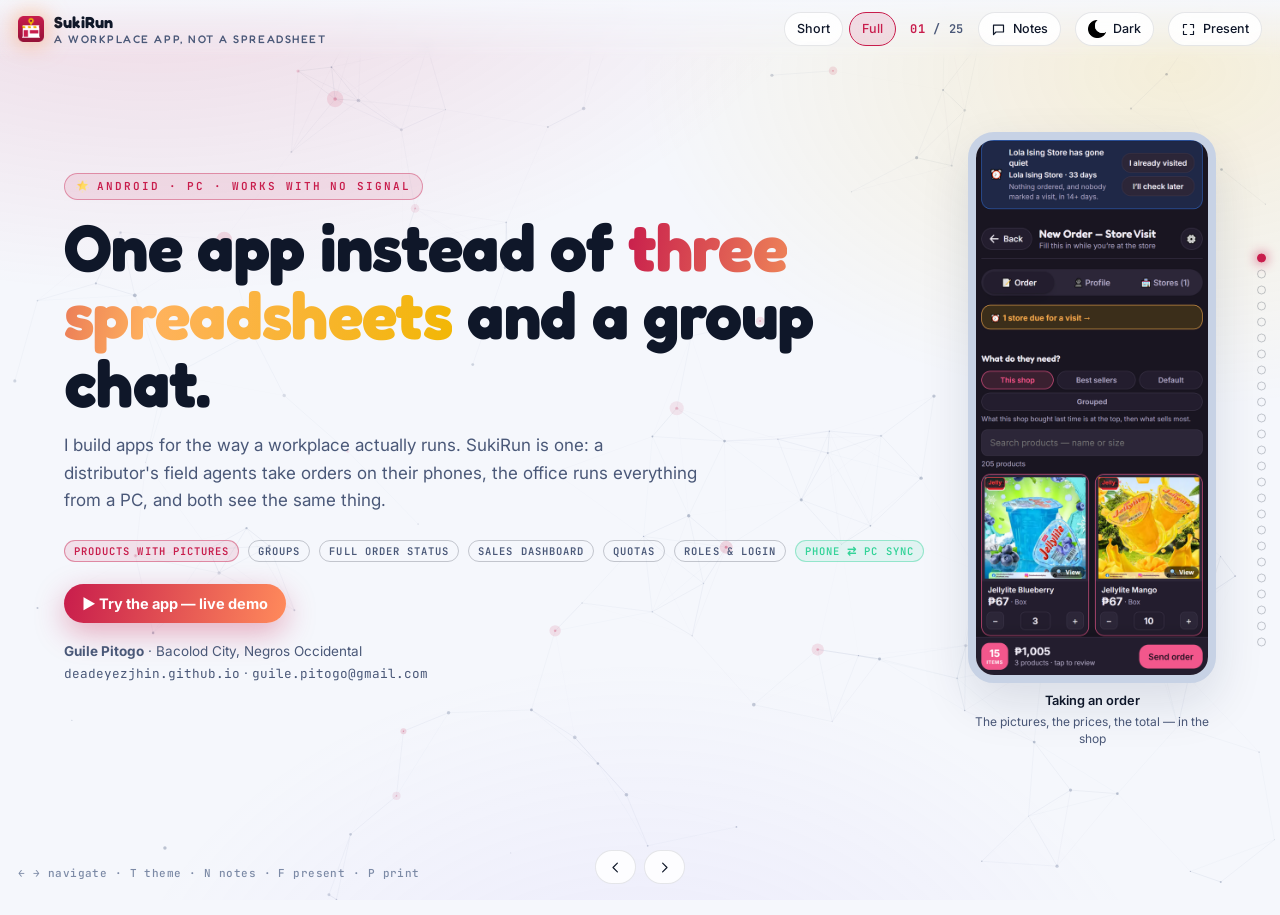
==== commit 4f96a1ec: "Deep links keep their slide: read #n before the Short/Full switch rewrites it Co-Authored-By: Claude" ====
--- a/index.html
+++ b/index.html
@@ -636,6 +636,6 @@
 
 </main>
 
-<script src="deck.js?v=13"></script>
+<script src="deck.js?v=14"></script>
 </body>
 </html>
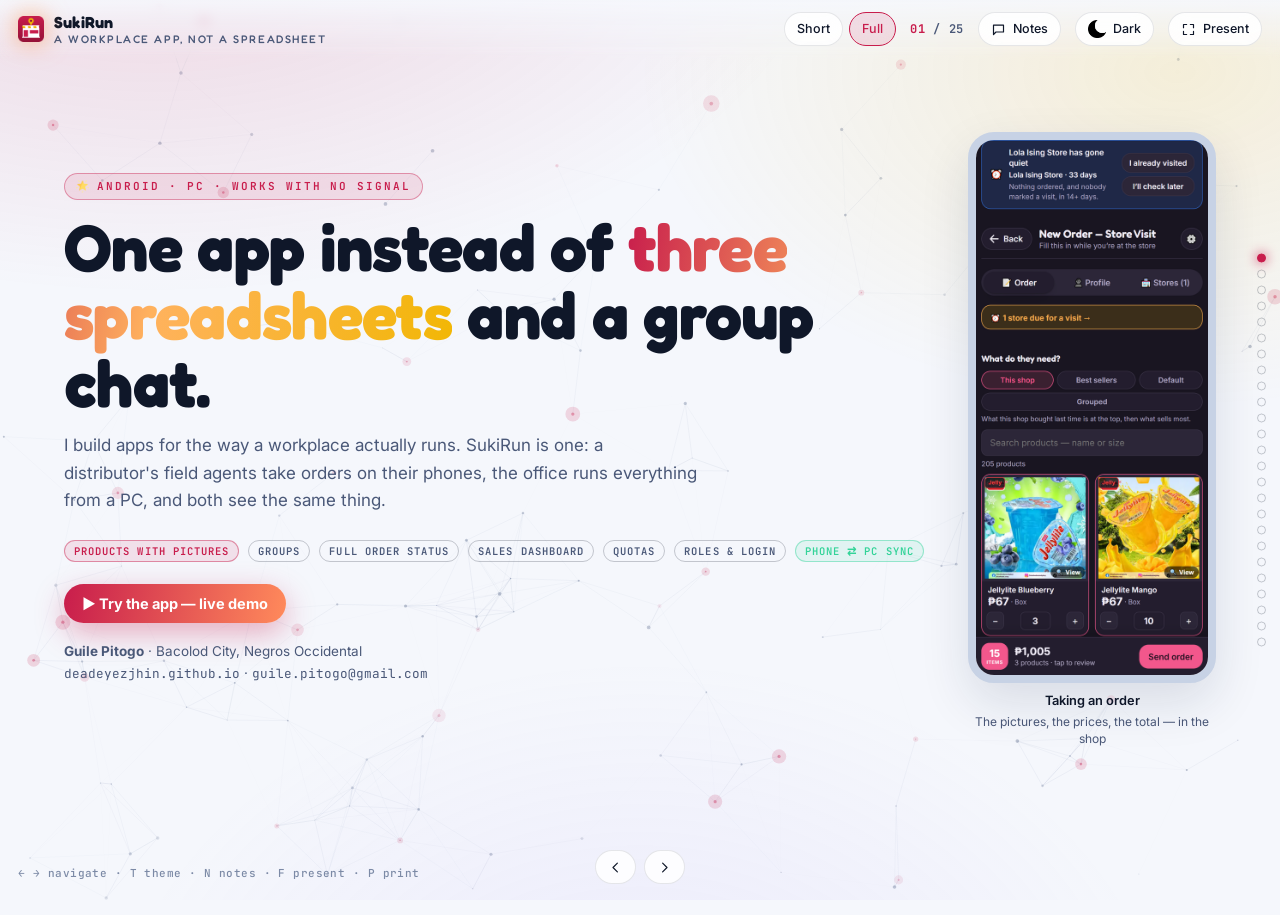
==== commit f8e1564a: "Deep links keep their slide (the fix itself; the previous commit only bumped the version) Co-Authore" ====
--- a/index.html
+++ b/index.html
@@ -636,6 +636,6 @@
 
 </main>
 
-<script src="deck.js?v=14"></script>
+<script src="deck.js?v=15"></script>
 </body>
 </html>
